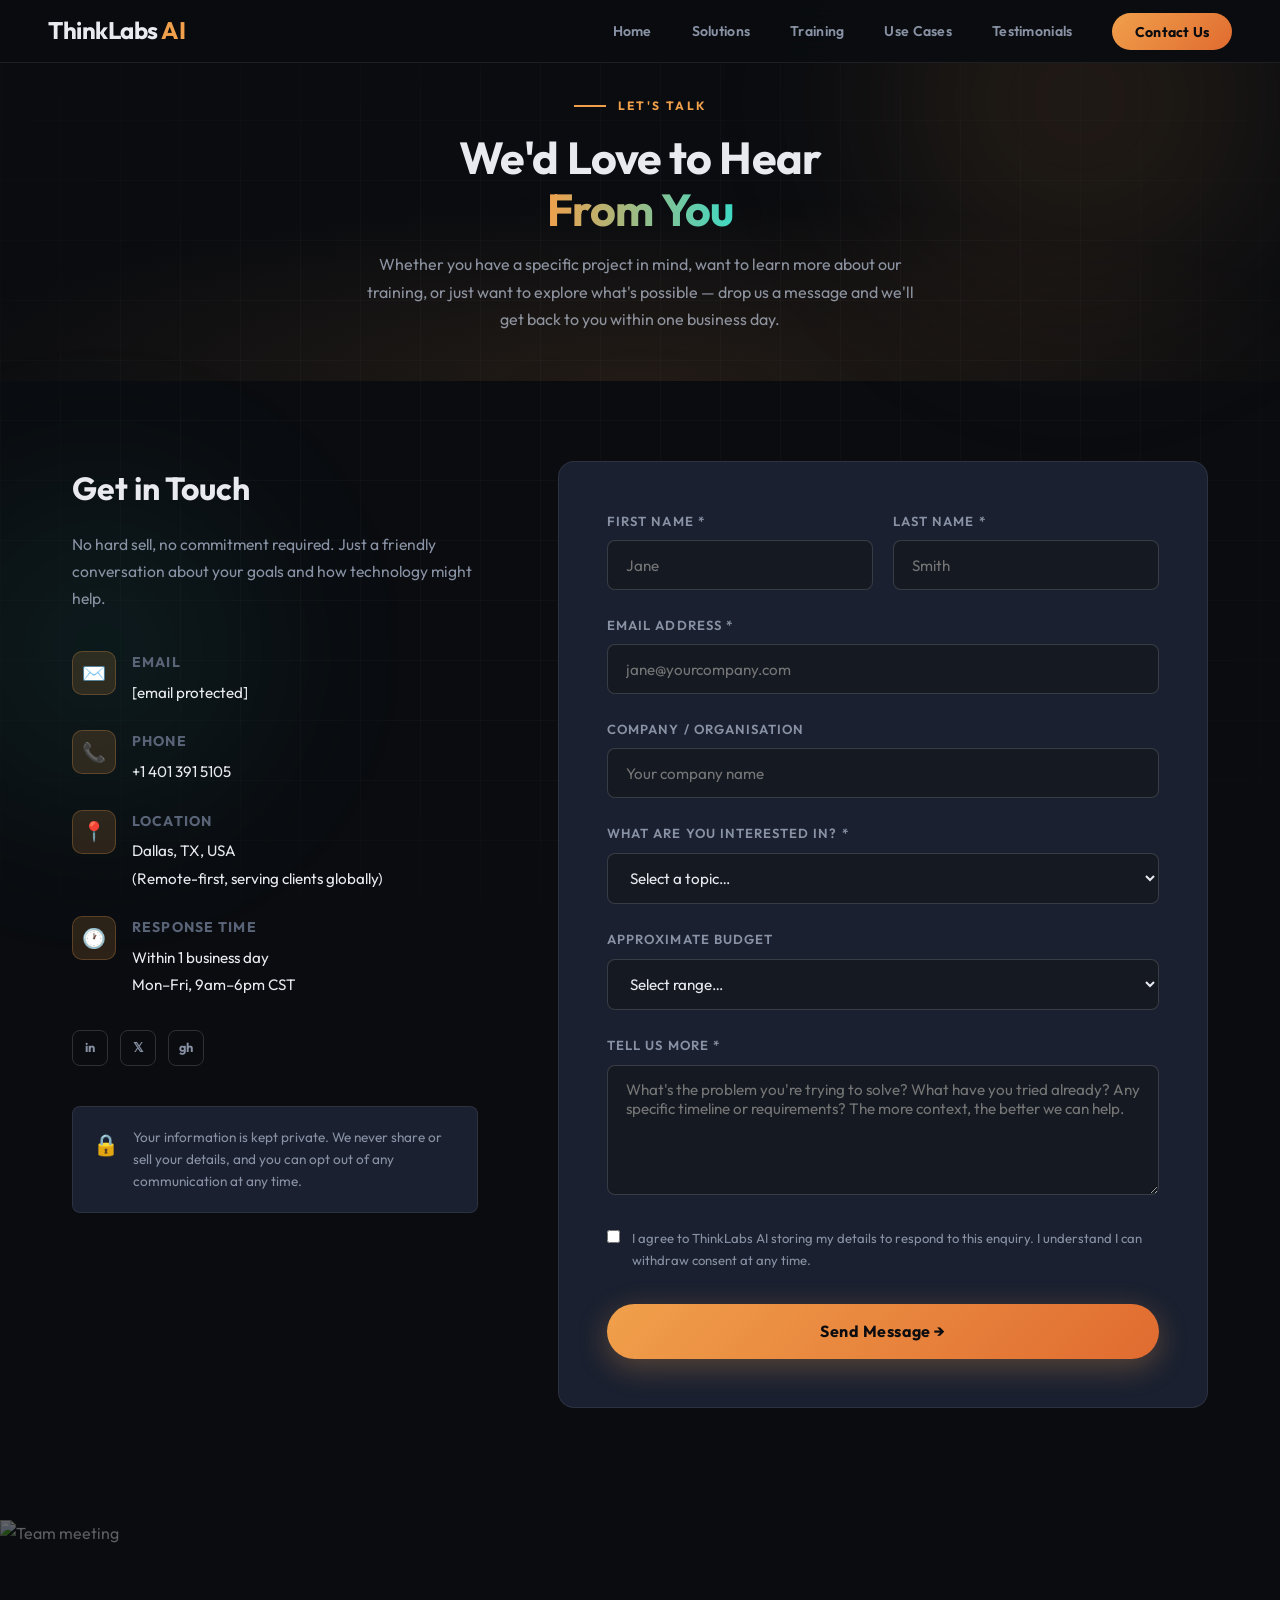
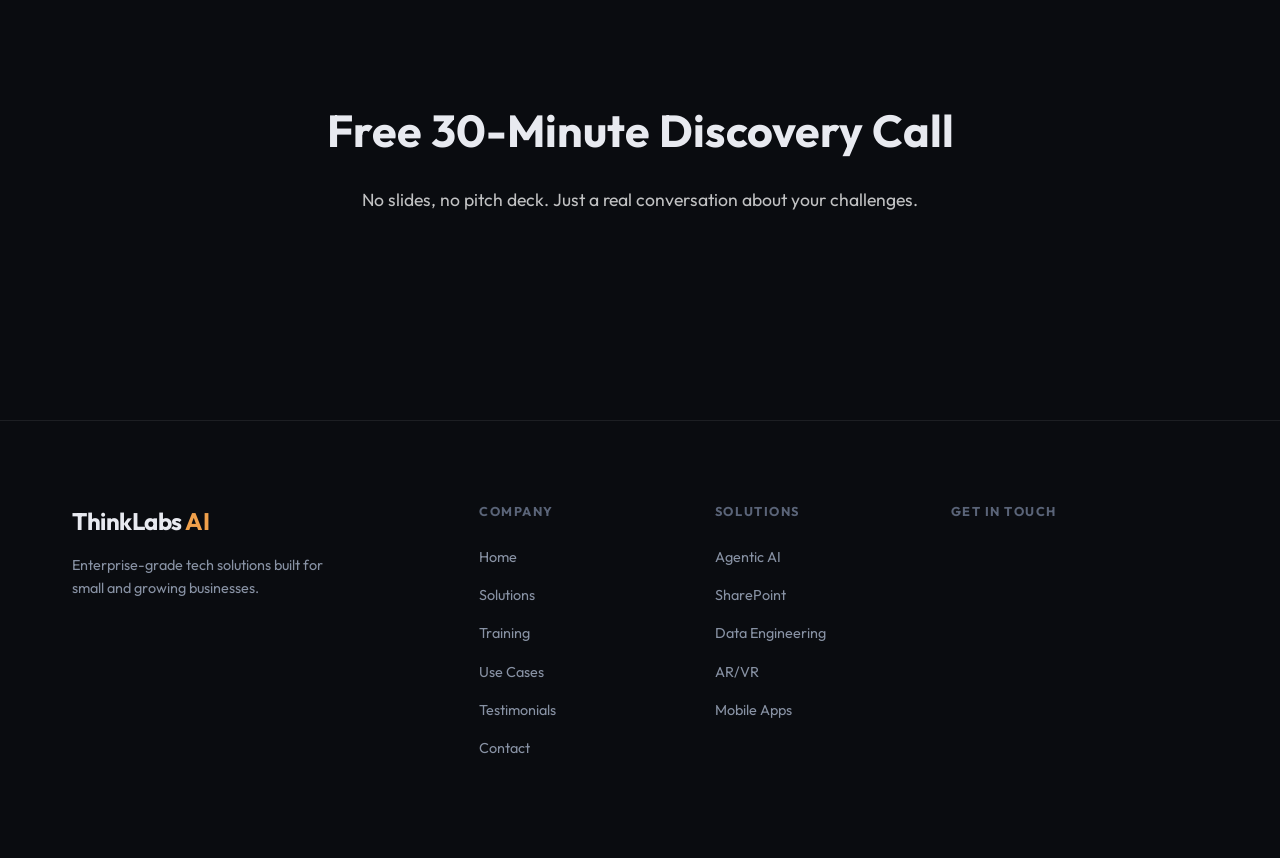
==== contact.html @ 7c7e66cb "Add files via upload" ====
<!DOCTYPE html>
<html lang="en">
<head>
  <meta charset="UTF-8" />
  <meta name="viewport" content="width=device-width, initial-scale=1.0" />
  <title>Contact — ThinkLabs AI</title>
  <link rel="stylesheet" href="style.css" />
  
  
  <link rel="preconnect" href="https://fonts.googleapis.com">
  <link rel="preconnect" href="https://fonts.gstatic.com" crossorigin>
  <link href="https://fonts.googleapis.com/css2?family=Outfit:wght@300;400;500;600;700&display=swap" rel="stylesheet">
</head>
<body>

  <nav class="nav scrolled" id="mainNav">
    <a href="index.html" class="nav-logo">ThinkLabs <span>AI</span></a>
    <button class="hamburger" id="hamburger" aria-label="Menu">
      <span></span><span></span><span></span>
    </button>
    <ul class="nav-links" id="navLinks">
      <li><a href="index.html">Home</a></li>
      <li><a href="services.html">Solutions</a></li>
      <li><a href="training.html">Training</a></li>
      <li><a href="usecases.html">Use Cases</a></li>
      <li><a href="testimonials.html">Testimonials</a></li>
      <li><a href="contact.html" class="active nav-cta">Contact Us</a></li>
    </ul>
  </nav>

  <!-- PAGE HERO -->
  <section class="page-hero">
    <div class="hero-bg">
      <div class="orb orb-1"></div>
      <div class="orb orb-2"></div>
      <div class="grid-overlay"></div>
    </div>
    <div class="section-label reveal">Let's Talk</div>
    <h1 class="page-hero-title reveal delay-1">
      We'd Love to Hear<br/><span class="gradient-text">From You</span>
    </h1>
    <p class="page-hero-subtitle reveal delay-2">
      Whether you have a specific project in mind, want to learn more about our training, or just want to explore what's possible — drop us a message and we'll get back to you within one business day.
    </p>
  </section>

  <!-- CONTACT SECTION -->
  <section class="contact-section">
    <div class="container">
      <div class="contact-grid">

        <!-- LEFT: INFO -->
        <div class="contact-info reveal">
          <h2>Get in Touch</h2>
          <p>No hard sell, no commitment required. Just a friendly conversation about your goals and how technology might help.</p>

          <div class="contact-detail">
            <div class="contact-detail-icon">✉️</div>
            <div>
              <strong>Email</strong>
              <span><a href="/cdn-cgi/l/email-protection" class="__cf_email__" data-cfemail="0b5f63626560676a69783b3b324b6c666a626725686466">[email&#160;protected]</a></span>
            </div>
          </div>
          <div class="contact-detail">
            <div class="contact-detail-icon">📞</div>
            <div>
              <strong>Phone</strong>
              <span>+1 401 391 5105</span>
            </div>
          </div>
          <div class="contact-detail">
            <div class="contact-detail-icon">📍</div>
            <div>
              <strong>Location</strong>
              <span>Dallas, TX, USA<br/>(Remote-first, serving clients globally)</span>
            </div>
          </div>
          <div class="contact-detail">
            <div class="contact-detail-icon">🕐</div>
            <div>
              <strong>Response Time</strong>
              <span>Within 1 business day<br/>Mon–Fri, 9am–6pm CST</span>
            </div>
          </div>

          <div class="social-links contact-social">
            <a href="#" aria-label="LinkedIn">in</a>
            <a href="#" aria-label="Twitter">𝕏</a>
            <a href="#" aria-label="GitHub">gh</a>
          </div>

          <div class="contact-guarantee reveal delay-2">
            <div class="guarantee-icon">🔒</div>
            <p>Your information is kept private. We never share or sell your details, and you can opt out of any communication at any time.</p>
          </div>
        </div>

        <!-- RIGHT: FORM -->
        <div class="reveal delay-2">
          <div class="contact-form">
            <form id="contactForm" novalidate>
              <div class="form-row">
                <div class="form-group">
                  <label for="firstName">First Name *</label>
                  <input type="text" id="firstName" name="firstName" placeholder="Jane" required />
                </div>
                <div class="form-group">
                  <label for="lastName">Last Name *</label>
                  <input type="text" id="lastName" name="lastName" placeholder="Smith" required />
                </div>
              </div>

              <div class="form-group">
                <label for="email">Email Address *</label>
                <input type="email" id="email" name="email" placeholder="jane@yourcompany.com" required />
              </div>

              <div class="form-group">
                <label for="company">Company / Organisation</label>
                <input type="text" id="company" name="company" placeholder="Your company name" />
              </div>

              <div class="form-group">
                <label for="interest">What are you interested in? *</label>
                <select id="interest" name="interest" required>
                  <option value="" disabled selected>Select a topic…</option>
                  <optgroup label="Services">
                    <option value="ai">Agentic AI Solutions</option>
                    <option value="sharepoint">SharePoint Migration</option>
                    <option value="data">Data Engineering</option>
                    <option value="arvr">AR/VR + AI</option>
                    <option value="mobile">Mobile App Development</option>
                  </optgroup>
                  <optgroup label="Training">
                    <option value="training-business">AI for Business Leaders</option>
                    <option value="training-agents">Building AI Agents</option>
                    <option value="training-dev">Developer Fundamentals</option>
                    <option value="training-corporate">Corporate / Team Training</option>
                  </optgroup>
                  <option value="other">Something else</option>
                </select>
              </div>

              <div class="form-group">
                <label for="budget">Approximate Budget</label>
                <select id="budget" name="budget">
                  <option value="" disabled selected>Select range…</option>
                  <option value="<5k">Under $5,000</option>
                  <option value="5-15k">$5,000 – $15,000</option>
                  <option value="15-50k">$15,000 – $50,000</option>
                  <option value="50k+">$50,000+</option>
                  <option value="unsure">Not sure yet</option>
                </select>
              </div>

              <div class="form-group">
                <label for="message">Tell us more *</label>
                <textarea id="message" name="message" placeholder="What's the problem you're trying to solve? What have you tried already? Any specific timeline or requirements? The more context, the better we can help." required></textarea>
              </div>

              <div class="form-consent-row">
                <input type="checkbox" id="consent" name="consent" required />
                <label for="consent">
                  I agree to ThinkLabs AI storing my details to respond to this enquiry. I understand I can withdraw consent at any time.
                </label>
              </div>

              <button type="submit" class="btn btn-primary btn-lg btn-full form-submit-btn">
                Send Message →
              </button>
            </form>

            <div class="form-success" id="formSuccess">
              <div class="success-icon">✅</div>
              <h3>Message Sent!</h3>
              <p>Thank you for reaching out. We'll get back to you within one business day.</p>
            </div>
          </div>
        </div>

      </div>
    </div>
  </section>

  <!-- MAP / VISUAL -->
  <section class="feature-image-section">
    <div class="feature-img-wrap">
      <img src="https://images.unsplash.com/photo-1552664730-d307ca884978?w=1400&q=80" alt="Team meeting" />
      <div class="feature-img-text">
        <h3>Free 30-Minute Discovery Call</h3>
        <p>No slides, no pitch deck. Just a real conversation about your challenges.</p>
      </div>
    </div>
  </section>

  <!-- FOOTER -->
  <footer class="footer">
    <div class="container">
      <div class="footer-grid">
        <div class="footer-brand">
          <a href="index.html" class="nav-logo">ThinkLabs <span>AI</span></a>
          <p>Enterprise-grade tech solutions built for small and growing businesses.</p>
        </div>
        <div class="footer-links">
          <h4>Company</h4>
          <ul>
            <li><a href="index.html">Home</a></li>
            <li><a href="services.html">Solutions</a></li>
            <li><a href="training.html">Training</a></li>
            <li><a href="usecases.html">Use Cases</a></li>
            <li><a href="testimonials.html">Testimonials</a></li>
            <li><a href="contact.html">Contact</a></li>
          </ul>
        </div>
        <div class="footer-links">
          <h4>Solutions</h4>
          <ul>
            <li><a href="services.html#ai">Agentic AI</a></li>
            <li><a href="services.html#sharepoint">SharePoint</a></li>
            <li><a href="services.html#data">Data Engineering</a></li>
            <li><a href="services.html#arvr">AR/VR</a></li>
            <li><a href="services.html#mobile">Mobile Apps</a></li>
          </ul>
        </div>
        <div class="footer-contact">
          <h4>Get In Touch</h4>
          <p><a href="/cdn-cgi/l/email-protection" class="__cf_email__" data-cfemail="287c4041464344494a5b181811684f45494144
---- style.css ----
/* ============================================
   NEXGEN TECH — GLOBAL STYLES
   Aesthetic: Refined Dark Luxury with Warm Accents
   ============================================ */

:root {
  --bg: #0a0c10;
  --bg-2: #0f1218;
  --bg-3: #151a22;
  --surface: #1a2030;
  --surface-2: #212840;
  --border: rgba(255,255,255,0.08);
  --border-bright: rgba(255,255,255,0.15);
  --text: #e8eaf0;
  --text-muted: #8892a4;
  --text-dim: #5a6478;
  --accent: #f0a04b;
  --accent-2: #e06b30;
  --accent-glow: rgba(240,160,75,0.15);
  --teal: #3dd9c5;
  --teal-glow: rgba(61,217,197,0.12);
  --radius: 16px;
  --radius-sm: 8px;
  --transition: 0.35s cubic-bezier(0.4, 0, 0.2, 1);
  --font-display: 'Outfit', sans-serif;
  --font-body: 'Outfit', sans-serif;
  --max-w: 1200px;
}

*, *::before, *::after { box-sizing: border-box; margin: 0; padding: 0; }

html { scroll-behavior: smooth; }

body {
  background: var(--bg);
  color: var(--text);
  font-family: var(--font-body);
  font-size: 16px;
  line-height: 1.7;
  overflow-x: hidden;
}

img { max-width: 100%; display: block; }
a { color: inherit; text-decoration: none; }
ul { list-style: none; }

.container {
  max-width: var(--max-w);
  margin: 0 auto;
  padding: 0 2rem;
}

.section { padding: 5rem 0; }
.text-center { text-align: center; }

/* ============================================
   TYPOGRAPHY
   ============================================ */

.section-label {
  font-family: var(--font-display);
  font-size: 0.75rem;
  font-weight: 700;
  letter-spacing: 0.2em;
  text-transform: uppercase;
  color: var(--accent);
  margin-bottom: 1rem;
  display: flex;
  align-items: center;
  gap: 0.75rem;
}
.section-label::before {
  content: '';
  display: block;
  width: 2rem;
  height: 2px;
  background: var(--accent);
  flex-shrink: 0;
}

.section-title {
  font-family: var(--font-display);
  font-size: clamp(1.8rem, 3.5vw, 2.8rem);
  font-weight: 700;
  line-height: 1.2;
  margin-bottom: 3.5rem;
  color: var(--text);
}
.section-title em {
  font-style: italic;
  font-weight: 400;
  color: var(--accent);
}

.gradient-text {
  background: linear-gradient(90deg, var(--accent) 0%, var(--teal) 100%);
  -webkit-background-clip: text;
  -webkit-text-fill-color: transparent;
  background-clip: text;
  display: inline;
}

/* ============================================
   BUTTONS
   ============================================ */

.btn {
  display: inline-flex;
  align-items: center;
  gap: 0.5rem;
  padding: 0.85rem 2rem;
  border-radius: 50px;
  font-family: var(--font-display);
  font-size: 0.9rem;
  font-weight: 600;
  letter-spacing: 0.03em;
  cursor: pointer;
  border: none;
  transition: var(--transition);
  position: relative;
  overflow: hidden;
}
.btn::before {
  content: '';
  position: absolute;
  inset: 0;
  background: rgba(255,255,255,0);
  transition: background 0.3s;
}
.btn:hover::before { background: rgba(255,255,255,0.07); }

.btn-primary {
  background: linear-gradient(135deg, var(--accent), var(--accent-2));
  color: #0a0c10;
  font-weight: 700;
  box-shadow: 0 8px 30px rgba(240,160,75,0.3);
}
.btn-primary:hover {
  transform: translateY(-2px);
  box-shadow: 0 12px 40px rgba(240,160,75,0.45);
}

.btn-ghost {
  background: transparent;
  color: var(--text);
  border: 1.5px solid var(--border-bright);
}
.btn-ghost:hover {
  border-color: var(--accent);
  color: var(--accent);
  transform: translateY(-2px);
}

.btn-outline {
  background: transparent;
  color: var(--accent);
  border: 1.5px solid var(--accent);
}
.btn-outline:hover {
  background: var(--accent-glow);
  transform: translateY(-2px);
}

.btn-white {
  background: #fff;
  color: #0a0c10;
  font-weight: 700;
}
.btn-white:hover {
  background: var(--text);
  transform: translateY(-2px);
}

.btn-lg {
  padding: 1.1rem 2.5rem;
  font-size: 1rem;
}

/* ============================================
   NAVIGATION
   ============================================ */

.nav {
  position: fixed;
  top: 0; left: 0; right: 0;
  z-index: 1000;
  display: flex;
  align-items: center;
  justify-content: space-between;
  padding: 0.9rem 3rem;
  transition: var(--transition);
}
.nav.scrolled {
  background: rgba(10,12,16,0.92);
  backdrop-filter: blur(20px);
  border-bottom: 1px solid var(--border);
  padding: 0.65rem 3rem;
}

.nav-logo {
  font-family: var(--font-display);
  font-size: 1.5rem;
  font-weight: 700;
  color: var(--text);
  letter-spacing: -0.02em;
}
.nav-logo span { color: var(--accent); }

.nav-links {
  display: flex;
  align-items: center;
  gap: 2.5rem;
}
.nav-links li a {
  font-family: var(--font-display);
  font-size: 0.88rem;
  font-weight: 600;
  color: var(--text-muted);
  letter-spacing: 0.02em;
  transition: color 0.25s;
}
.nav-links li a:hover,
.nav-links li a.active { color: var(--text); }

.nav-cta {
  background: linear-gradient(135deg, var(--accent), var(--accent-2)) !important;
  color: #0a0c10 !important;
  padding: 0.6rem 1.4rem;
  border-radius: 50px;
  font-weight: 700 !important;
  transition: transform 0.25s, box-shadow 0.25s !important;
}
.nav-cta:hover {
  transform: translateY(-1px);
  box-shadow: 0 6px 20px rgba(240,160,75,0.35);
}

.hamburger {
  display: none;
  flex-direction: column;
  gap: 5px;
  background: none;
  border: none;
  cursor: pointer;
  padding: 0.5rem;
}
.hamburger span {
  display: block;
  width: 24px;
  height: 2px;
  background: var(--text);
  border-radius: 2px;
  transition: var(--transition);
}

/* ============================================
   HERO
   ============================================ */

.hero {
  min-height: auto;
  display: flex;
  align-items: center;
  padding: 6rem 3rem 4rem;
  position: relative;
  overflow: hidden;
  max-width: var(--max-w);
  margin: 0 auto;
  gap: 4rem;
}

.hero-bg {
  position: fixed;
  inset: 0;
  z-index: -1;
  pointer-events: none;
}

.orb {
  position: absolute;
  border-radius: 50%;
  filter: blur(80px);
  opacity: 0.35;
  animation: orbFloat 10s ease-in-out infinite;
}
.orb-1 {
  width: 600px; height: 600px;
  background: radial-gradient(circle, rgba(240,160,75,0.4), transparent 70%);
  top: -200px; right: -100px;
  animation-delay: 0s;
}
.orb-2 {
  width: 500px; height: 500px;
  background: radial-gradient(circle, rgba(61,217,197,0.3), transparent 70%);
  bottom: 0; left: -150px;
  animation-delay: -4s;
}
.orb-3 {
  width: 300px; height: 300px;
  background: radial-gradient(circle, rgba(100,130,230,0.2), transparent 70%);
  top: 50%; left: 40%;
  animation-delay: -7s;
}

@keyframes orbFloat {
  0%, 100% { transform: translate(0, 0) scale(1); }
  33% { transform: translate(30px, -30px) scale(1.05); }
  66% { transform: translate(-20px, 20px) scale(0.95); }
}

.grid-overlay {
  position: absolute;
  inset: 0;
  background-image:
    linear-gradient(rgba(255,255,255,0.025) 1px, transparent 1px),
    linear-gradient(90deg, rgba(255,255,255,0.025) 1px, transparent 1px);
  background-size: 60px 60px;
  mask-image: radial-gradient(ellipse 80% 80% at 50% 50%, black 40%, transparent 100%);
}

.hero-content {
  flex: 1;
  max-width: 600px;
}

.hero-badge {
  display: inline-flex;
  align-items: center;
  gap: 0.5rem;
  background: var(--accent-glow);
  border: 1px solid rgba(240,160,75,0.3);
  color: var(--accent);
  font-size: 0.8rem;
  font-weight: 600;
  letter-spacing: 0.08em;
  text-transform: uppercase;
  padding: 0.45rem 1rem;
  border-radius: 50px;
  margin-bottom: 1.5rem;
}
.hero-badge::before {
  content: '';
  display: block;
  width: 8px; height: 8px;
  border-radius: 50%;
  background: var(--accent);
  animation: pulse 2s infinite;
}

@keyframes pulse {
  0%, 100% { opacity: 1; transform: scale(1); }
  50% { opacity: 0.5; transform: scale(0.85); }
}

.hero-title {
  font-family: var(--font-display);
  font-size: clamp(1.8rem, 3.2vw, 3rem);
  font-weight: 700;
  line-height: 1.18;
  margin-bottom: 1.25rem;
  letter-spacing: -0.02em;
}

.hero-subtitle {
  font-size: 1.1rem;
  color: var(--text-muted);
  line-height: 1.7;
  margin-bottom: 2.5rem;
  max-width: 480px;
}

.hero-actions {
  display: flex;
  gap: 1rem;
  flex-wrap: wrap;
  margin-bottom: 3.5rem;
}

.hero-stats {
  display: flex;
  align-items: center;
  gap: 2rem;
  flex-wrap: wrap;
}
.stat-divider {
  width: 1px; height: 2.5rem;
  background: var(--border-bright);
}
.stat { text-align: left; }
.stat-num {
  font-family: var(--font-display);
  font-size: 2rem;
  font-weight: 700;
  color: var(--text);
}
.stat span { color: var(--accent); font-size: 1.5rem; font-weight: 700; }
.stat p {
  font-size: 0.8rem;
  color: var(--text-muted);
  margin-top: 0.1rem;
}

.hero-visual {
  flex: 0 0 380px;
}

.hero-card {
  position: relative;
  border-radius: 24px;
  overflow: hidden;
  border: 1px solid var(--border-bright);
  box-shadow: 0 30px 80px rgba(0,0,0,0.5);
}
.hero-card img {
  width: 100%;
  height: 460px;
  object-fit: cover;
}
.hero-card-overlay {
  position: absolute;
  bottom: 1.5rem; left: 1.5rem;
  display: flex;
  align-items: center;
  gap: 0.75rem;
  background: rgba(10,12,16,0.85);
  backdrop-filter: blur(10px);
  border: 1px solid var(--border-bright);
  border-radius: 50px;
  padding: 0.6rem 1.2rem;
  font-size: 0.85rem;
  font-weight: 600;
}
.pulse-dot {
  width: 10px; height: 10px;
  border-radius: 50%;
  background: #22c55e;
  animation: pulse 2s infinite;
}

.floating {
  animation: floatCard 6s ease-in-out infinite;
}
@keyframes floatCard {
  0%, 100% { transform: translateY(0); }
  50% { transform: translateY(-16px); }
}

/* ============================================
   INTRO BAND
   ============================================ */

.intro-band {
  background: linear-gradient(135deg, var(--accent), var(--accent-2));
  padding: 1.4rem 0;
  overflow: hidden;
}
.intro-band-text {
  font-family: var(--font-display);
  font-size: 1rem;
  font-weight: 600;
  color: #0a0c10;
  text-align: center;
  letter-spacing: 0.02em;
}
.intro-band-text strong {
  font-weight: 700;
}

/* ============================================
   WHY US
   ============================================ */

.why-us { background: var(--bg-2); }

.why-grid {
  display: grid;
  grid-template-columns: repeat(auto-fit, minmax(250px, 1fr));
  gap: 1.5rem;
}

.why-card {
  background: var(--surface);
  border: 1px solid var(--border);
  border-radius: var(--radius);
  padding: 2rem;
  transition: var(--transition);
  position: relative;
  overflow: hidden;
}
.why-card::before {
  content: '';
  position: absolute;
  top: 0; left: 0; right: 0;
  height: 3px;
  background: linear-gradient(90deg, var(--accent), var(--teal));
  transform: scaleX(0);
  transform-origin: left;
  transition: transform 0.4s ease;
}
.why-card:hover::before { transform: scaleX(1); }
.why-card:hover {
  border-color: var(--border-bright);
  transform: translateY(-4px);
  box-shadow: 0 20px 60px rgba(0,0,0,0.35);
}
.why-icon {
  font-size: 2rem;
  margin-bottom: 1rem;
}
.why-card h3 {
  font-family: var(--font-display);
  font-size: 1.15rem;
  font-weight: 700;
  margin-bottom: 0.75rem;
}
.why-card p { color: var(--text-muted); font-size: 0.95rem; }

/* ============================================
   SERVICES PREVIEW
   ============================================ */

.services-preview { background: var(--bg); }

.services-scroll {
  display: flex;
  flex-direction: column;
  gap: 1rem;
}

.service-pill {
  display: flex;
  align-items: center;
  gap: 1.5rem;
  background: var(--surface);
  border: 1px solid var(--border);
  border-radius: 80px;
  padding: 1.2rem 1.8rem;
  transition: var(--transition);
  cursor: pointer;
}
.service-pill:hover {
  background: var(--surface-2);
  border-color: var(--accent);
  transform: translateX(8px);
}
.pill-icon {
  font-size: 1.6rem;
  flex-shrink: 0;
  width: 48px;
  height: 48px;
  display: flex;
  align-items: center;
  justify-content: center;
  background: var(--accent-glow);
  border-radius: 50%;
}
.service-pill > div { flex: 1; }
.service-pill strong {
  display: block;
  font-family: var(--font-display);
  font-weight: 700;
  font-size: 1rem;
}
.service-pill p {
  font-size: 0.85rem;
  color: var(--text-muted);
  margin: 0;
}
.pill-arrow {
  font-size: 1.2rem;
  color: var(--accent);
  font-weight: 700;
  flex-shrink: 0;
  transition: transform 0.25s;
}
.service-pill:hover .pill-arrow { transform: translateX(4px); }

/* ============================================
   FEATURE IMAGE
   ============================================ */

.feature-image-section {
  position: relative;
  overflow: hidden;
}
.feature-img-wrap {
  position: relative;
  height: 500px;
}
.feature-img-wrap img {
  width: 100%;
  height: 100%;
  object-fit: cover;
  filter: brightness(0.4);
}
.feature-img-text {
  position: absolute;
  inset: 0;
  display: flex;
  flex-direction: column;
  align-items: center;
  justify-content: center;
  text-align: center;
  padding: 2rem;
}
.feature-img-text h3 {
  font-family: var(--font-display);
  font-size: clamp(1.8rem, 3.5vw, 2.8rem);
  font-weight: 700;
  margin-bottom: 1rem;
}
.feature-img-text p {
  color: rgba(255,255,255,0.75);
  font-size: 1.1rem;
  margin-bottom: 2rem;
}

/* ============================================
   TRAINING TEASER
   ============================================ */

.training-teaser { background: var(--bg-2); }
.training-teaser-inner {
  display: grid;
  grid-template-columns: 1fr 1fr;
  gap: 5rem;
  align-items: center;
}
.training-teaser-content .section-label { margin-bottom: 1rem; }
.training-teaser-content h2 {
  font-family: var(--font-display);
  font-size: clamp(1.8rem, 3vw, 2.8rem);
  font-weight: 700;
  line-height: 1.2;
  margin-bottom: 1.25rem;
}
.training-teaser-content p {
  color: var(--text-muted);
  font-size: 1rem;
  margin-bottom: 2rem;
}
.training-teaser-image {
  position: relative;
}
.training-teaser-image img {
  border-radius: var(--radius);
  width: 100%;
  aspect-ratio: 4/3;
  object-fit: cover;
  border: 1px solid var(--border);
  box-shadow: 0 20px 60px rgba(0,0,0,0.4);
}

/* ============================================
   TESTIMONIAL SNIPPET
   ============================================ */

.testimonial-snippet { background: var(--bg); }
.snippet-grid {
  display: grid;
  grid-template-columns: repeat(auto-fit, minmax(280px, 1fr));
  gap: 1.5rem;
}
.snippet-card {
  background: var(--surface);
  border: 1px solid var(--border);
  border-radius: var(--radius);
  padding: 2rem;
  transition: var(--transition);
}
.snippet-card:hover {
  border-color: var(--border-bright);
  transform: translateY(-4px);
  box-shadow: 0 15px 45px rgba(0,0,0,0.3);
}
.stars {
  color: var(--accent);
  font-size: 0.95rem;
  letter-spacing: 0.1em;
  margin-bottom: 1rem;
}
.snippet-card > p {
  font-size: 0.95rem;
  color: var(--text-muted);
  font-style: italic;
  line-height: 1.7;
  margin-bottom: 1.5rem;
}
.snippet-author {
  display: flex;
  align-items: center;
  gap: 0.85rem;
}
.author-avatar {
  width: 40px; height: 40px;
  border-radius: 50%;
  display: flex;
  align-items: center;
  justify-content: center;
  font-weight: 700;
  color: #0a0c10;
  font-size: 0.95rem;
  flex-shrink: 0;
}
.snippet-author strong {
  display: block;
  font-size: 0.9rem;
  font-weight: 700;
}
.snippet-author span {
  font-size: 0.78rem;
  color: var(--text-dim);
}

/* ============================================
   CTA BANNER
   ============================================ */

.cta-banner {
  background: linear-gradient(135deg, #1a2030, #212840);
  border-top: 1px solid var(--border);
  border-bottom: 1px solid var(--border);
  padding: 6rem 0;
}
.cta-banner-inner {
  text-align: center;
  max-width: 600px;
  margin: 0 auto;
}
.cta-banner-inner h2 {
  font-family: var(--font-display);
  font-size: clamp(1.8rem, 3vw, 2.8rem);
  font-weight: 700;
  margin-bottom: 1rem;
}
.cta-banner-inner p {
  color: var(--text-muted);
  font-size: 1.1rem;
  margin-bottom: 2rem;
}

/* ============================================
   FOOTER
   ============================================ */

.footer {
  background: var(--bg);
  border-top: 1px solid var(--border);
  padding: 5rem 0 2rem;
}
.footer-grid {
  display: grid;
  grid-template-columns: 2fr 1fr 1fr 1.5fr;
  gap: 4rem;
  margin-bottom: 4rem;
}
.footer-brand p {
  color: var(--text-muted);
  font-size: 0.9rem;
  margin-top: 0.75rem;
  max-width: 260px;
  line-height: 1.6;
}
.footer-links h4, .footer-contact h4 {
  font-family: var(--font-display);
  font-size: 0.8rem;
  font-weight: 700;
  text-transform: uppercase;
  letter-spacing: 0.12em;
  color: var(--text-dim);
  margin-bottom: 1.25rem;
}
.footer-links ul { display: flex; flex-direction: column; gap: 0.7rem; }
.footer-links li a {
  font-size: 0.9rem;
  color: var(--text-muted);
  transition: color 0.2s;
}
.footer-links li a:hover { color: var(--accent); }
.footer-contact p {
  font-size: 0.9rem;
  color: var(--text-muted);
  margin-bottom: 0.5rem;
}
.social-links {
  display: flex;
  gap: 0.75rem;
  margin-top: 1.25rem;
}
.social-links a {
  width: 36px; height: 36px;
  border: 1px solid var(--border-bright);
  border-radius: 8px;
  display: flex;
  align-items: center;
  justify-content: center;
  font-size: 0.8rem;
  font-weight: 700;
  color: var(--text-muted);
  transition: var(--transition);
}
.social-links a:hover {
  border-color: var(--accent);
  color: var(--accent);
  background: var(--accent-glow);
}
.footer-bottom {
  border-top: 1px solid var(--border);
  padding-top: 2rem;
  text-align: center;
}
.footer-bottom p {
  font-size: 0.85rem;
  color: var(--text-dim);
}

/* ============================================
   PAGE HERO (inner pages)
   ============================================ */

.page-hero {
  padding: 6rem 2rem 3rem;
  text-align: center;
  position: relative;
  overflow: hidden;
}
.page-hero::before {
  content: '';
  position: absolute;
  inset: 0;
  background: radial-gradient(ellipse 60% 50% at 50% 100%, rgba(240,160,75,0.1), transparent);
}
.page-hero .section-label { justify-content: center; }
.page-hero-title {
  font-family: var(--font-display);
  font-size: clamp(1.8rem, 3.5vw, 2.8rem);
  font-weight: 700;
  line-height: 1.15;
  max-width: 700px;
  margin: 0 auto 1rem;
  letter-spacing: -0.02em;
}
.page-hero-subtitle {
  font-size: 1rem;
  color: var(--text-muted);
  max-width: 560px;
  margin: 0 auto;
  line-height: 1.7;
}

/* ============================================
   SERVICES PAGE
   ============================================ */

.services-grid {
  display: grid;
  grid-template-columns: repeat(auto-fit, minmax(340px, 1fr));
  gap: 2rem;
  padding: 5rem 0;
}

.service-card {
  background: var(--surface);
  border: 1px solid var(--border);
  border-radius: var(--radius);
  overflow: hidden;
  transition: var(--transition);
}
.service-card:hover {
  border-color: var(--border-bright);
  transform: translateY(-6px);
  box-shadow: 0 25px 70px rgba(0,0,0,0.4);
}
.service-card-image {
  position: relative;
  height: 220px;
  overflow: hidden;
}
.service-card-image img {
  width: 100%;
  height: 100%;
  object-fit: cover;
  transition: transform 0.6s ease;
}
.service-card:hover .service-card-image img {
  transform: scale(1.05);
}
.service-card-badge {
  position: absolute;
  top: 1rem; left: 1rem;
  background: rgba(10,12,16,0.85);
  backdrop-filter: blur(10px);
  border: 1px solid var(--border-bright);
  border-radius: 50px;
  padding: 0.35rem 0.9rem;
  font-size: 0.75rem;
  font-weight: 600;
  font-family: var(--font-display);
  color: var(--accent);
  letter-spacing: 0.05em;
}
.service-card-body {
  padding: 2rem;
}
.service-card-icon {
  font-size: 2rem;
  margin-bottom: 0.75rem;
}
.service-card-body h3 {
  font-family: var(--font-display);
  font-size: 1.25rem;
  font-weight: 700;
  margin-bottom: 0.75rem;
}
.service-card-body p {
  font-size: 0.93rem;
  color: var(--text-muted);
  line-height: 1.7;
  margin-bottom: 1.5rem;
}
.service-features {
  display: flex;
  flex-wrap: wrap;
  gap: 0.5rem;
}
.feature-tag {
  background: var(--bg-3);
  border: 1px solid var(--border);
  border-radius: 50px;
  padding: 0.3rem 0.85rem;
  font-size: 0.78rem;
  font-weight: 500;
  color: var(--text-muted);
}

/* ============================================
   TRAINING PAGE
   ============================================ */

.training-grid {
  display: grid;
  grid-template-columns: repeat(auto-fit, minmax(320px, 1fr));
  gap: 2rem;
  padding: 5rem 0;
}

.training-card {
  background: var(--surface);
  border: 1px solid var(--border);
  border-radius: var(--radius);
  padding: 2.5rem;
  transition: var(--transition);
  position: relative;
  overflow: hidden;
}
.training-card::after {
  content: '';
  position: absolute;
  bottom: 0; left: 0; right: 0;
  height: 3px;
  background: linear-gradient(90deg, var(--accent), var(--teal));
  transform: scaleX(0);
  transform-origin: left;
  transition: transform 0.5s ease;
}
.training-card:hover::after { transform: scaleX(1); }
.training-card:hover {
  border-color: var(--border-bright);
  transform: translateY(-5px);
  box-shadow: 0 20px 60px rgba(0,0,0,0.35);
}
.training-card.featured {
  border-color: rgba(240,160,75,0.3);
  background: linear-gradient(160deg, var(--surface), rgba(240,160,75,0.05));
}
.training-badge {
  display: inline-block;
  background: var(--accent);
  color: #0a0c10;
  font-size: 0.7rem;
  font-weight: 700;
  letter-spacing: 0.1em;
  text-transform: uppercase;
  padding: 0.3rem 0.8rem;
  border-radius: 50px;
  margin-bottom: 1.25rem;
  font-family: var(--font-display);
}
.training-card .level-badge {
  background: var(--teal-glow);
  color: var(--teal);
  border: 1px solid rgba(61,217,197,0.3);
}
.training-icon { font-size: 2.5rem; margin-bottom: 1rem; }
.training-card h3 {
  font-family: var(--font-display);
  font-size: 1.3rem;
  font-weight: 700;
  margin-bottom: 0.75rem;
  line-height: 1.3;
}
.training-card p {
  font-size: 0.93rem;
  color: var(--text-muted);
  line-height: 1.7;
  margin-bottom: 1.5rem;
}
.training-meta {
  display: flex;
  gap: 1rem;
  flex-wrap: wrap;
  margin-bottom: 1.5rem;
}
.meta-item {
  display: flex;
  align-items: center;
  gap: 0.4rem;
  font-size: 0.82rem;
  color: var(--text-dim);
  font-weight: 500;
}

/* ============================================
   TESTIMONIALS PAGE
   ============================================ */

.testimonials-grid {
  display: grid;
  grid-template-columns: repeat(auto-fit, minmax(320px, 1fr));
  gap: 2rem;
  padding: 5rem 0;
}

.testimonial-card {
  background: var(--surface);
  border: 1px solid var(--border);
  border-radius: var(--radius);
  padding: 2.5rem;
  transition: var(--transition);
  position: relative;
}
.testimonial-card::before {
  content: '"';
  position: absolute;
  top: -0.5rem; left: 1.5rem;
  font-family: Georgia, serif;
  font-size: 6rem;
  color: var(--accent);
  opacity: 0.2;
  line-height: 1;
}
.testimonial-card:hover {
  border-color: var(--border-bright);
  transform: translateY(-4px);
  box-shadow: 0 15px 50px rgba(0,0,0,0.35);
}
.testimonial-card .stars {
  margin-bottom: 1rem;
}
.testimonial-card blockquote {
  font-size: 0.98rem;
  color: var(--text-muted);
  font-style: italic;
  line-height: 1.8;
  margin-bottom: 1.75rem;
}
.testimonial-author {
  display: flex;
  align-items: center;
  gap: 1rem;
}
.author-img {
  width: 48px; height: 48px;
  border-radius: 50%;
  object-fit: cover;
  border: 2px solid var(--border-bright);
  flex-shrink: 0;
}
.author-info strong {
  display: block;
  font-size: 0.95rem;
  font-weight: 700;
}
.author-info span {
  font-size: 0.82rem;
  color: var(--text-dim);
}
.author-avatar-letter {
  width: 48px; height: 48px;
  border-radius: 50%;
  display: flex;
  align-items: center;
  justify-content: center;
  font-weight: 700;
  font-size: 1.1rem;
  color: #0a0c10;
  flex-shrink: 0;
}

/* ============================================
   CONTACT PAGE
   ============================================ */

.contact-section {
  padding: 5rem 0 7rem;
}
.contact-grid {
  display: grid;
  grid-template-columns: 1fr 1.6fr;
  gap: 5rem;
  align-items: start;
}
.contact-info h2 {
  font-family: var(--font-display);
  font-size: 2rem;
  font-weight: 700;
  margin-bottom: 1rem;
}
.contact-info p {
  color: var(--text-muted);
  font-size: 0.98rem;
  margin-bottom: 2.5rem;
  line-height: 1.7;
}
.contact-detail {
  display: flex;
  align-items: flex-start;
  gap: 1rem;
  margin-bottom: 1.5rem;
}
.contact-detail-icon {
  width: 44px; height: 44px;
  background: var(--accent-glow);
  border: 1px solid rgba(240,160,75,0.25);
  border-radius: 10px;
  display: flex;
  align-items: center;
  justify-content: center;
  font-size: 1.2rem;
  flex-shrink: 0;
}
.contact-detail strong {
  display: block;
  font-size: 0.88rem;
  font-weight: 700;
  text-transform: uppercase;
  letter-spacing: 0.08em;
  color: var(--text-dim);
  margin-bottom: 0.25rem;
}
.contact-detail span {
  font-size: 0.95rem;
  color: var(--text);
}

.contact-form {
  background: var(--surface);
  border: 1px solid var(--border);
  border-radius: var(--radius);
  padding: 3rem;
}
.form-row {
  display: grid;
  grid-template-columns: 1fr 1fr;
  gap: 1.25rem;
}
.form-group {
  margin-bottom: 1.5rem;
}
.form-group label {
  display: block;
  font-size: 0.82rem;
  font-weight: 600;
  text-transform: uppercase;
  letter-spacing: 0.08em;
  color: var(--text-muted);
  margin-bottom: 0.5rem;
  font-family: var(--font-display);
}
.form-group input,
.form-group select,
.form-group textarea {
  width: 100%;
  background: var(--bg-3);
  border: 1px solid var(--border-bright);
  border-radius: var(--radius-sm);
  padding: 0.9rem 1.1rem;
  font-family: var(--font-body);
  font-size: 0.95rem;
  color: var(--text);
  transition: border-color 0.25s, box-shadow 0.25s;
  outline: none;
}
.form-group input:focus,
.form-group select:focus,
.form-group textarea:focus {
  border-color: var(--accent);
  box-shadow: 0 0 0 3px var(--accent-glow);
}
.form-group textarea { min-height: 130px; resize: vertical; }
.form-group select option { background: var(--bg-3); }

.form-success {
  display: none;
  text-align: center;
  padding: 3rem;
}
.form-success .success-icon {
  font-size: 3rem;
  margin-bottom: 1rem;
}
.form-success h3 {
  font-family: var(--font-display);
  font-size: 1.5rem;
  font-weight: 700;
  margin-bottom: 0.5rem;
  color: #22c55e;
}
.form-success p { color: var(--text-muted); }

/* ============================================
   ANIMATIONS
   ============================================ */

.reveal {
  opacity: 1;
  transform: none;
}
.js-ready .reveal {
  opacity: 0;
  transform: translateY(24px);
  transition: opacity 0.65s ease, transform 0.65s ease;
}
.js-ready .reveal.visible {
  opacity: 1;
  transform: none;
}
.delay-1 { transition-delay: 0.1s; }
.delay-2 { transition-delay: 0.2s; }
.delay-3 { transition-delay: 0.3s; }
.delay-4 { transition-delay: 0.4s; }
.delay-5 { transition-delay: 0.5s; }

/* ============================================
   RESPONSIVE
   ============================================ */

@media (max-width: 1024px) {
  .hero { flex-direction: column; text-align: center; padding: 8rem 2rem 4rem; }
  .hero-content { max-width: 100%; }
  .hero-subtitle { margin: 0 auto 2.5rem; }
  .hero-actions { justify-content: center; }
  .hero-stats { justify-content: center; }
  .hero-visual { flex: none; width: 100%; max-width: 400px; }
  .training-teaser-inner { grid-template-columns: 1fr; gap: 3rem; }
  .contact-grid { grid-template-columns: 1fr; }
  .footer-grid { grid-template-columns: 1fr 1fr; gap: 3rem; }
}

@media (max-width: 768px) {
  .nav { padding: 1rem 1.5rem; }
  .nav.scrolled { padding: 0.7rem 1.5rem; }
  .nav-links { display: none; flex-direction: column; position: fixed; top: 0; left: 0; right: 0; bottom: 0; background: var(--bg); align-items: center; justify-content: center; gap: 2.5rem; z-index: 999; }
  .nav-links.open { display: flex; }
  .nav-links li a { font-size: 1.2rem; }
  .hamburger { display: flex; z-index: 1001; }
  .hamburger.active span:nth-child(1) { transform: rotate(45deg) translate(5px, 5px); }
  .hamburger.active span:nth-child(2) { opacity: 0; }
  .hamburger.active span:nth-child(3) { transform: rotate(-45deg) translate(5px, -5px); }

  .section { padding: 5rem 0; }
  .form-row { grid-template-columns: 1fr; }
  .footer-grid { grid-template-columns: 1fr; }
  .contact-form { padding: 2rem; }
  .services-grid { grid-template-columns: 1fr; }
}
/* append to style.css */

/* ============================================
   PROCESS STEPS
   ============================================ */

.process-steps {
  display: flex;
  align-items: flex-start;
  gap: 0;
  flex-wrap: wrap;
}
.process-step {
  flex: 1;
  min-width: 200px;
  background: var(--surface);
  border: 1px solid var(--border);
  border-radius: var(--radius);
  padding: 2rem;
  transition: var(--transition);
}
.process-step:hover {
  border-color: var(--accent);
  transform: translateY(-4px);
  box-shadow: 0 15px 40px rgba(0,0,0,0.3);
}
.process-num {
  font-family: var(--font-display);
  font-size: 2.5rem;
  font-weight: 700;
  color: var(--accent);
  opacity: 0.3;
  margin-bottom: 0.75rem;
  line-height: 1;
}
.process-step h3 {
  font-family: var(--font-display);
  font-size: 1.1rem;
  font-weight: 700;
  margin-bottom: 0.6rem;
}
.process-step p {
  font-size: 0.9rem;
  color: var(--text-muted);
  line-height: 1.6;
}
.process-arrow {
  display: flex;
  align-items: center;
  padding: 0 0.5rem;
  font-size: 1.5rem;
  color: var(--accent);
  opacity: 0.5;
  padding-top: 2.5rem;
  flex-shrink: 0;
}

@media (max-width: 768px) {
  .process-steps { flex-direction: column; }
  .process-arrow { transform: rotate(90deg); align-self: center; padding: 0; }
}

/* ============================================
   FEATURED TESTIMONIAL
   ============================================ */

.featured-testimonial {
  max-width: 860px;
  margin: 0 auto;
  text-align: center;
  padding: 3rem 2rem;
  position: relative;
}
.featured-quote {
  font-family: Georgia, serif;
  font-size: 8rem;
  line-height: 0.5;
  color: var(--accent);
  opacity: 0.2;
  margin-bottom: 2rem;
}
.featured-testimonial blockquote {
  font-family: var(--font-display);
  font-size: clamp(1.1rem, 2.5vw, 1.5rem);
  font-weight: 600;
  line-height: 1.6;
  color: var(--text);
  font-style: italic;
  margin-bottom: 2.5rem;
}
.featured-author {
  display: flex;
  align-items: center;
  gap: 1.25rem;
  justify-content: center;
}
.featured-author strong {
  display: block;
  font-size: 1rem;
  font-weight: 700;
}
.featured-author span {
  font-size: 0.85rem;
  color: var(--text-dim);
}

/* ============================================
   FAQ
   ============================================ */

.faq-list {
  max-width: 760px;
  margin: 0 auto;
  display: flex;
  flex-direction: column;
  gap: 0.75rem;
}
.faq-item {
  background: var(--surface);
  border: 1px solid var(--border);
  border-radius: var(--radius-sm);
  overflow: hidden;
  transition: border-color 0.25s;
}
.faq-item.open {
  border-color: var(--accent);
}
.faq-q {
  width: 100%;
  background: none;
  border: none;
  color: var(--text);
  font-family: var(--font-display);
  font-size: 1rem;
  font-weight: 600;
  text-align: left;
  padding: 1.25rem 1.5rem;
  cursor: pointer;
  display: flex;
  justify-content: space-between;
  align-items: center;
  gap: 1rem;
  transition: color 0.25s;
}
.faq-q span {
  flex-shrink: 0;
  font-size: 1.3rem;
  color: var(--accent);
  font-weight: 300;
  transition: transform 0.3s;
}
.faq-item.open .faq-q span {
  transform: rotate(45deg);
}
.faq-a {
  display: none;
  padding: 0 1.5rem 1.25rem;
  font-size: 0.95rem;
  color: var(--text-muted);
  line-height: 1.7;
  border-top: 1px solid var(--border);
  padding-top: 1rem;
}
.faq-item.open .faq-a {
  display: block;
}

/* ============================================
   CONTACT GUARANTEE
   ============================================ */

.contact-guarantee {
  display: flex;
  align-items: flex-start;
  gap: 0.85rem;
  background: var(--surface);
  border: 1px solid var(--border);
  border-radius: var(--radius-sm);
  padding: 1.25rem;
  margin-top: 2.5rem;
}
.guarantee-icon { font-size: 1.3rem; flex-shrink: 0; }
.contact-guarantee p {
  font-size: 0.85rem;
  color: var(--text-muted) !important;
  margin: 0 !important;
  line-height: 1.6;
}

/* ============================================
   UTILITY CLASSES (replaces all inline styles)
   ============================================ */

/* Section background variants */
.section-dark   { background: var(--bg); }
.section-darker { background: var(--bg-2); }

/* Section CTA spacing */
.section-cta { margin-top: 3rem; }
.section-cta-sm { margin-top: 2.5rem; }

/* Avatar colour variants */
.avatar-blue   { background: #dbeafe; }
.avatar-yellow { background: #fef3c7; }
.avatar-green  { background: #d1fae5; }
.avatar-pink   { background: #fce7f3; }
.avatar-purple { background: #ede9fe; }
.avatar-lime   { background: #fef9c3; }
.avatar-red    { background: #fee2e2; }
.avatar-mint   { background: #ecfdf5; }
.avatar-sky    { background: #e0f2fe; }
.avatar-peach  { background: #fdf0e8; }
.avatar-ice    { background: #e8f4fd; }
.avatar-sage   { background: #f0fdf4; }
.avatar-featured {
  background: linear-gradient(135deg, var(--accent), var(--accent-2));
  width: 60px;
  height: 60px;
  font-size: 1.3rem;
}

/* Testimonials page hero stats */
.hero-stats-centered {
  justify-content: center;
  margin-top: 2.5rem;
}

/* Featured author stars */
.featured-stars {
  margin-top: 0.25rem;
  font-size: 0.85rem;
}

/* Training card service features spacing */
.training-features {
  margin-bottom: 1.5rem;
}

/* Contact social links spacing */
.contact-social {
  margin-top: 2rem;
}

/* Consent checkbox row */
.form-consent-row {
  display: flex;
  align-items: flex-start;
  gap: 0.75rem;
  margin-bottom: 2rem;
}
.form-consent-row input[type="checkbox"] {
  width: auto;
  margin-top: 3px;
  flex-shrink: 0;
}
.form-consent-row label {
  font-size: 0.82rem;
  color: var(--text-muted);
  text-transform: none;
  letter-spacing: 0;
  font-weight: 400;
}

/* Full-width submit button */
.btn-full {
  width: 100%;
  justify-content: center;
}

/* ============================================
   MOTTO BLOCK
   ============================================ */

.motto-block {
  max-width: 780px;
  margin: 0 auto;
  text-align: center;
  padding: 2rem 0;
}
.motto-label {
  font-family: var(--font-display);
  font-size: 0.75rem;
  font-weight: 700;
  letter-spacing: 0.2em;
  text-transform: uppercase;
  color: var(--accent);
  margin-bottom: 1.25rem;
}
.motto-heading {
  font-family: var(--font-display);
  font-size: clamp(2rem, 4vw, 3rem);
  font-weight: 700;
  line-height: 1.2;
  margin-bottom: 1.75rem;
}
.motto-body {
  font-size: 1.05rem;
  color: var(--text-muted);
  line-height: 1.8;
  margin-bottom: 1.25rem;
  max-width: 660px;
  margin-left: auto;
  margin-right: auto;
}
.motto-body:last-of-type {
  margin-bottom: 2.5rem;
}

/* ============================================
   MVP BANNER
   ============================================ */

.mvp-banner {
  background: linear-gradient(135deg, var(--surface), var(--surface-2));
  border-top: 1px solid var(--border);
  border-bottom: 1px solid var(--border);
  padding: 3.5rem 0;
}
.mvp-banner-inner {
  display: flex;
  flex-direction: column;
  align-items: center;
  gap: 2.5rem;
}
.mvp-steps {
  display: flex;
  align-items: flex-start;
  gap: 0;
  flex-wrap: wrap;
  justify-content: center;
  width: 100%;
  max-width: 900px;
}
.mvp-step {
  flex: 1;
  min-width: 200px;
  text-align: center;
  padding: 0 1.5rem;
}
.mvp-day {
  display: inline-block;
  font-family: var(--font-display);
  font-size: 0.75rem;
  font-weight: 700;
  letter-spacing: 0.12em;
  text-transform: uppercase;
  color: var(--accent);
  background: var(--accent-glow);
  border: 1px solid rgba(240,160,75,0.25);
  border-radius: 50px;
  padding: 0.3rem 0.9rem;
  margin-bottom: 0.75rem;
}
.mvp-step p {
  font-size: 0.92rem;
  color: var(--text-muted);
  line-height: 1.6;
}
.mvp-arrow {
  font-size: 1.5rem;
  color: var(--accent);
  opacity: 0.4;
  padding-top: 0.5rem;
  flex-shrink: 0;
}
.mvp-cta { text-align: center; }

/* ============================================
   USE CASE BLOCKS
   ============================================ */

.usecase-block {
  margin-bottom: 5rem;
  padding-bottom: 5rem;
  border-bottom: 1px solid var(--border);
}
.usecase-block:last-child {
  border-bottom: none;
  margin-bottom: 0;
  padding-bottom: 0;
}
.usecase-header {
  display: flex;
  align-items: flex-start;
  gap: 1.5rem;
  margin-bottom: 2.5rem;
}
.usecase-icon {
  font-size: 2.5rem;
  width: 64px;
  height: 64px;
  background: var(--accent-glow);
  border: 1px solid rgba(240,160,75,0.2);
  border-radius: var(--radius);
  display: flex;
  align-items: center;
  justify-content: center;
  flex-shrink: 0;
}
.usecase-header h3 {
  font-family: var(--font-display);
  font-size: 1.7rem;
  font-weight: 700;
  margin-bottom: 0.35rem;
}
.usecase-tagline {
  font-size: 0.98rem;
  color: var(--text-muted);
  margin: 0;
}
.usecase-grid {
  display: grid;
  grid-template-columns: repeat(auto-fit, minmax(280px, 1fr));
  gap: 1.5rem;
}
.usecase-card {
  background: var(--surface);
  border: 1px solid var(--border);
  border-radius: var(--radius);
  padding: 1.75rem;
  display: flex;
  flex-direction: column;
  gap: 0.75rem;
  transition: var(--transition);
}
.usecase-card:hover {
  border-color: var(--border-bright);
  transform: translateY(-4px);
  box-shadow: 0 16px 48px rgba(0,0,0,0.35);
}
.usecase-card-top {
  display: flex;
  flex-direction: column;
  gap: 0.5rem;
}
.uc-tag {
  display: inline-block;
  font-size: 0.7rem;
  font-weight: 700;
  letter-spacing: 0.1em;
  text-transform: uppercase;
  font-family: var(--font-display);
  color: var(--teal);
  background: var(--teal-glow);
  border: 1px solid rgba(61,217,197,0.2);
  border-radius: 50px;
  padding: 0.25rem 0.75rem;
  width: fit-content;
}
.usecase-card h4 {
  font-family: var(--font-display);
  font-size: 1.05rem;
  font-weight: 700;
}
.usecase-card p {
  font-size: 0.91rem;
  color: var(--text-muted);
  line-height: 1.7;
  flex: 1;
}
.usecase-outcome {
  margin-top: 0.5rem;
  padding-top: 1rem;
  border-top: 1px solid var(--border);
  display: flex;
  flex-direction: column;
  gap: 0.2rem;
}
.outcome-label {
  font-size: 0.72rem;
  font-weight: 700;
  letter-spacing: 0.08em;
  text-transform: uppercase;
  color: var(--text-dim);
  font-family: var(--font-display);
}
.usecase-outcome span:last-child {
  font-size: 0.88rem;
  color: var(--accent);
  font-weight: 600;
}

/* ============================================
   RAG EXPLAINER
   ============================================ */

.rag-explainer {
  display: grid;
  grid-template-columns: 1fr auto;
  gap: 3rem;
  align-items: center;
  background: var(--surface);
  border: 1px solid var(--border);
  border-radius: var(--radius);
  padding: 2.5rem;
  margin-bottom: 2rem;
}
.rag-explainer-text h4 {
  font-family: var(--font-display);
  font-size: 1.15rem;
  font-weight: 700;
  margin-bottom: 0.75rem;
  color: var(--accent);
}
.rag-explainer-text p {
  font-size: 0.95rem;
  color: var(--text-muted);
  line-height: 1.75;
  margin-bottom: 0.75rem;
}
.rag-explainer-text em { color: var(--text); font-style: normal; font-weight: 600; }
.rag-explainer-diagram {
  display: flex;
  flex-direction: column;
  align-items: center;
  gap: 0.5rem;
  min-width: 200px;
}
.rag-step {
  background: var(--bg-3);
  border: 1px solid var(--border-bright);
  border-radius: var(--radius-sm);
  padding: 0.85rem 1.25rem;
  text-align: center;
  width: 100%;
  display: flex;
  flex-direction: column;
  align-items: center;
  gap: 0.2rem;
}
.rag-step-accent {
  border-color: rgba(240,160,75,0.4);
  background: var(--accent-glow);
}
.rag-step-icon { font-size: 1.3rem; }
.rag-step span {
  font-size: 0.85rem;
  font-weight: 600;
  font-family: var(--font-display);
}
.rag-step small {
  font-size: 0.72rem;
  color: var(--text-dim);
}
.rag-arrow-down {
  font-size: 1.2rem;
  color: var(--accent);
  opacity: 0.5;
}

/* ============================================
   TECH STACK GRID
   ============================================ */

.tech-grid {
  display: flex;
  flex-wrap: wrap;
  gap: 0.75rem;
}
.tech-pill {
  background: var(--surface);
  border: 1px solid var(--border-bright);
  border-radius: 50px;
  padding: 0.55rem 1.25rem;
  font-size: 0.88rem;
  font-weight: 500;
  color: var(--text-muted);
  transition: var(--transition);
}
.tech-pill:hover {
  border-color: var(--accent);
  color: var(--accent);
  background: var(--accent-glow);
}

@media (max-width: 768px) {
  .mvp-steps { flex-direction: column; align-items: center; }
  .mvp-arrow { transform: rotate(90deg); }
  .rag-explainer { grid-template-columns: 1fr; }
  .usecase-header { flex-direction: column; }
}

/* ============================================
   TESTIMONIALS MARQUEE
   ============================================ */

.testimonials-marquee-section { overflow: hidden; padding-bottom: 5rem; }
.testimonials-marquee-section .container { margin-bottom: 3rem; }

.marquee-wrapper {
  overflow: hidden;
  position: relative;
  width: 100%;
  /* Fade edges */
  -webkit-mask-image: linear-gradient(90deg, transparent 0%, black 8%, black 92%, transparent 100%);
  mask-image: linear-gradient(90deg, transparent 0%, black 8%, black 92%, transparent 100%);
}

.marquee-track {
  display: flex;
  gap: 1.5rem;
  width: max-content;
}

.marquee-left {
  animation: scrollLeft 35s linear infinite;
}
.marquee-right {
  animation: scrollRight 40s linear infinite;
}

/* Pause on hover */
.marquee-wrapper:hover .marquee-track {
  animation-play-state: paused;
}

@keyframes scrollLeft {
  0%   { transform: translateX(0); }
  100% { transform: translateX(-50%); }
}
@keyframes scrollRight {
  0%   { transform: translateX(-50%); }
  100% { transform: translateX(0); }
}

.marquee-card {
  background: var(--surface);
  border: 1px solid var(--border);
  border-radius: var(--radius);
  padding: 1.75rem;
  width: 320px;
  flex-shrink: 0;
  display: flex;
  flex-direction: column;
  gap: 0.75rem;
  transition: border-color 0.3s, box-shadow 0.3s;
}
.marquee-card:hover {
  border-color: var(--accent);
  box-shadow: 0 12px 40px rgba(0,0,0,0.35);
}
.marquee-card .stars {
  color: var(--accent);
  font-size: 0.9rem;
  letter-spacing: 0.08em;
}
.marquee-card p {
  font-size: 0.93rem;
  color: var(--text-muted);
  font-style: italic;
  line-height: 1.7;
  flex: 1;
}
.marquee-author {
  display: flex;
  align-items: center;
  gap: 0.75rem;
  padding-top: 0.75rem;
  border-top: 1px solid var(--border);
}
.marquee-author .author-avatar-letter {
  width: 36px;
  height: 36px;
  font-size: 0.85rem;
  flex-shrink: 0;
}
.marquee-author strong {
  display: block;
  font-size: 0.88rem;
  font-weight: 700;
}
.marquee-author span {
  font-size: 0.75rem;
  color: var(--text-dim);
}
.marquee-row-2 { margin-top: 1.5rem; }
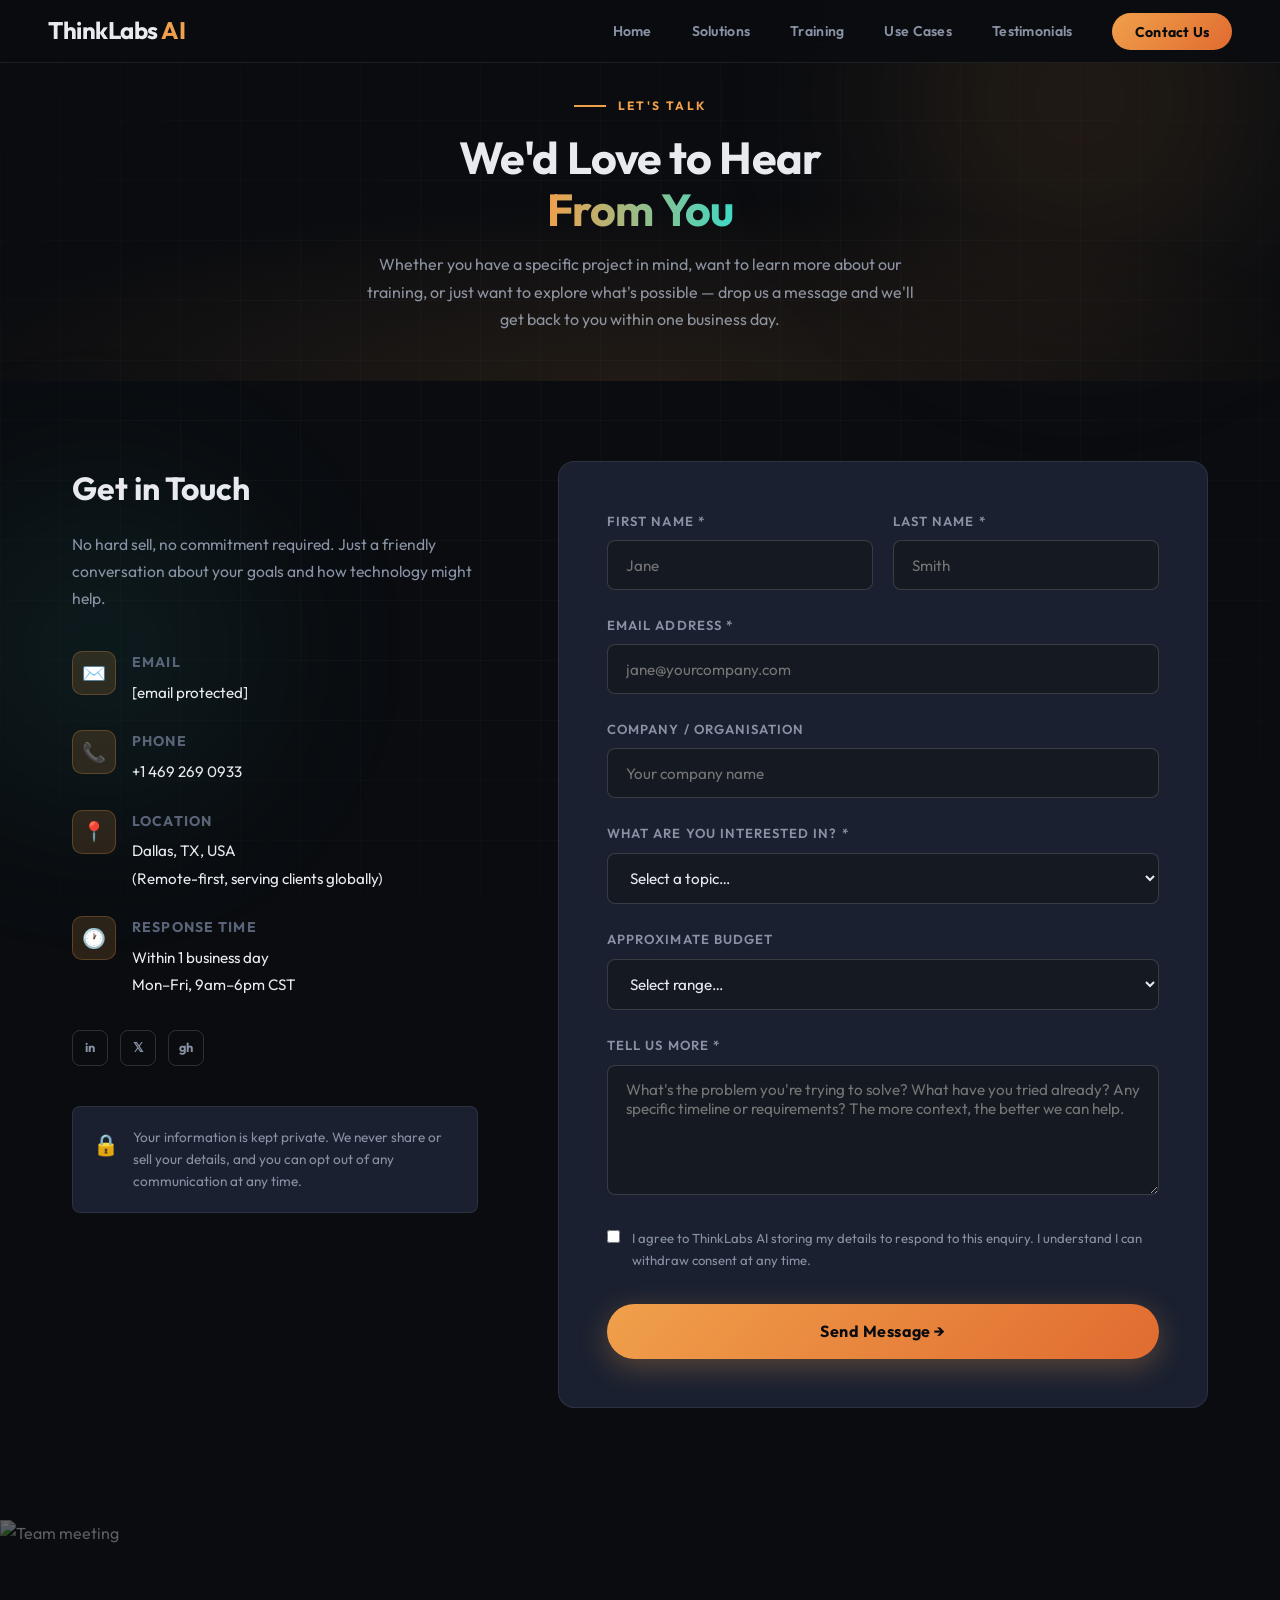
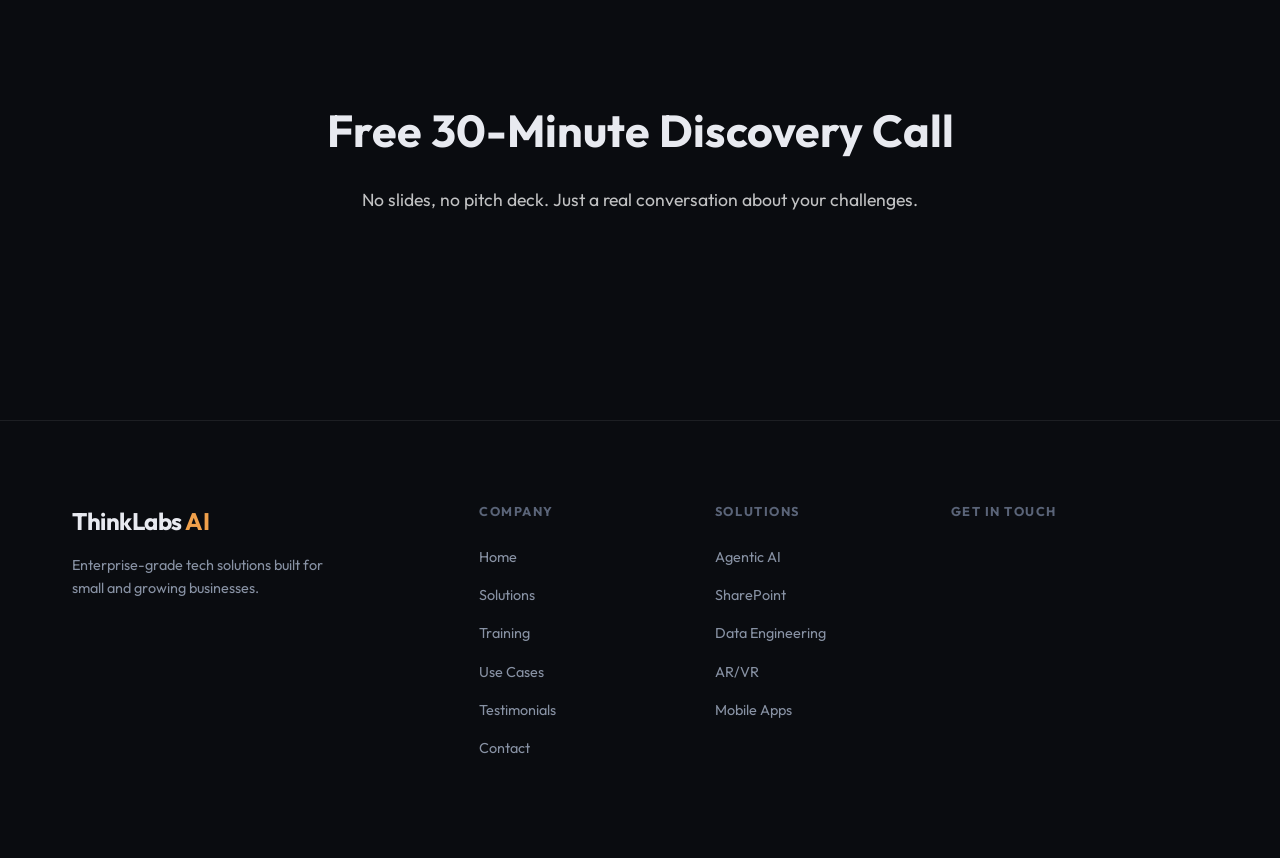
==== commit 1a0dde10: "Update contact phone number" ====
--- a/contact.html
+++ b/contact.html
@@ -65,7 +65,7 @@
             <div class="contact-detail-icon">📞</div>
             <div>
               <strong>Phone</strong>
-              <span>+1 401 391 5105</span>
+              <span>+1 469 269 0933</span>
             </div>
           </div>
           <div class="contact-detail">
@@ -224,4 +224,4 @@
         </div>
         <div class="footer-contact">
           <h4>Get In Touch</h4>
-          <p><a href="/cdn-cgi/l/email-protection" class="__cf_email__" data-cfemail="287c4041464344494a5b181811684f45494144+          <p><a href="/cdn-cgi/l/email-protection" class="__cf_email__" data-cfemail="287c4041464344494a5b181811684f45494144
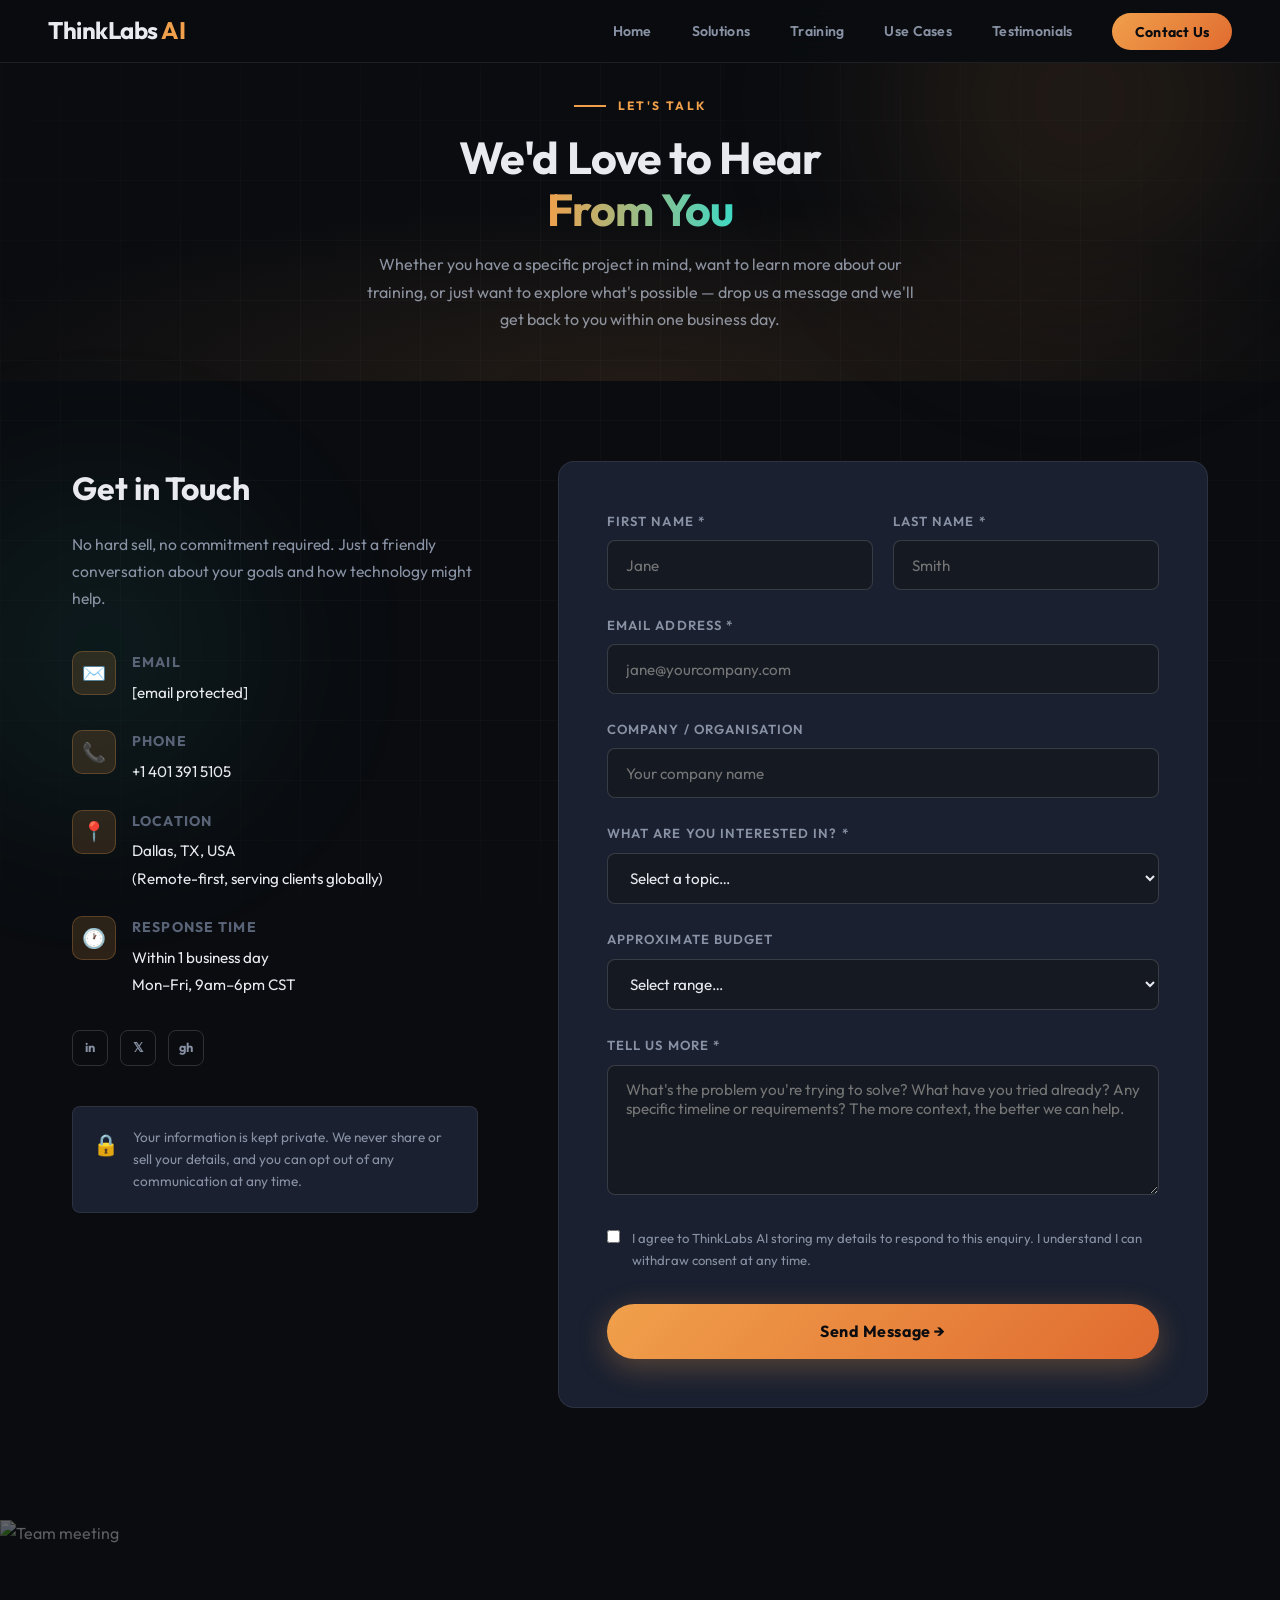
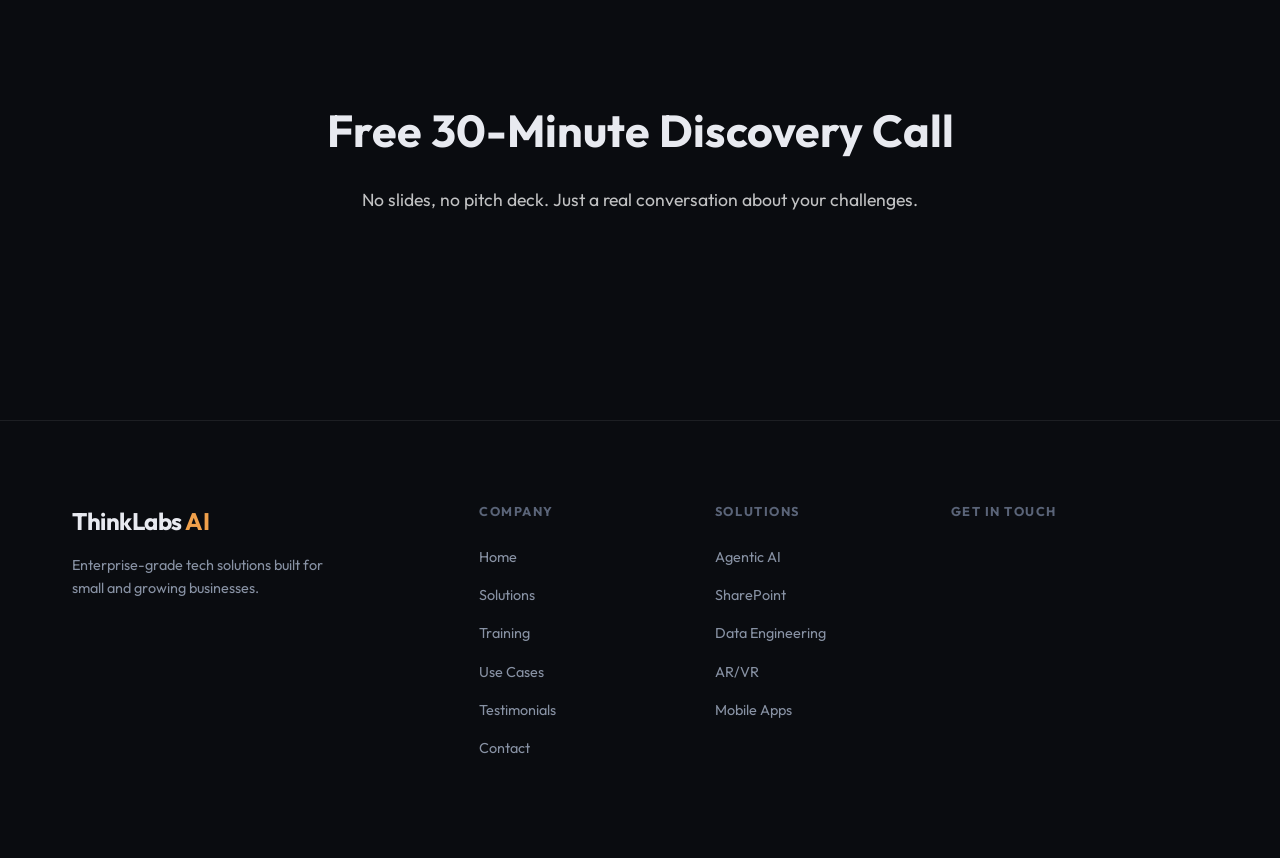
==== commit 23044a27: "Add files via upload" ====
--- a/contact.html
+++ b/contact.html
@@ -65,7 +65,7 @@
             <div class="contact-detail-icon">📞</div>
             <div>
               <strong>Phone</strong>
-              <span>+1 469 269 0933</span>
+              <span>+1 401 391 5105</span>
             </div>
           </div>
           <div class="contact-detail">
@@ -98,7 +98,9 @@
         <!-- RIGHT: FORM -->
         <div class="reveal delay-2">
           <div class="contact-form">
-            <form id="contactForm" novalidate>
+            <form id="contactForm" action="https://formspree.io/f/mgonvygz" method="POST" novalidate>
+              <input type="hidden" name="_replyto" value="Thinklabs009@gmail.com" />
+              <input type="hidden" name="_subject" value="New enquiry from ThinkLabs AI website" />
               <div class="form-row">
                 <div class="form-group">
                   <label for="firstName">First Name *</label>
@@ -224,4 +226,4 @@
         </div>
         <div class="footer-contact">
           <h4>Get In Touch</h4>
-          <p><a href="/cdn-cgi/l/email-protection" class="__cf_email__" data-cfemail="287c4041464344494a5b181811684f45494144
+          <p><a href="/cdn-cgi/l/email-protection" class="__cf_email__" data-cfemail="287c4041464344494a5b181811684f45494144
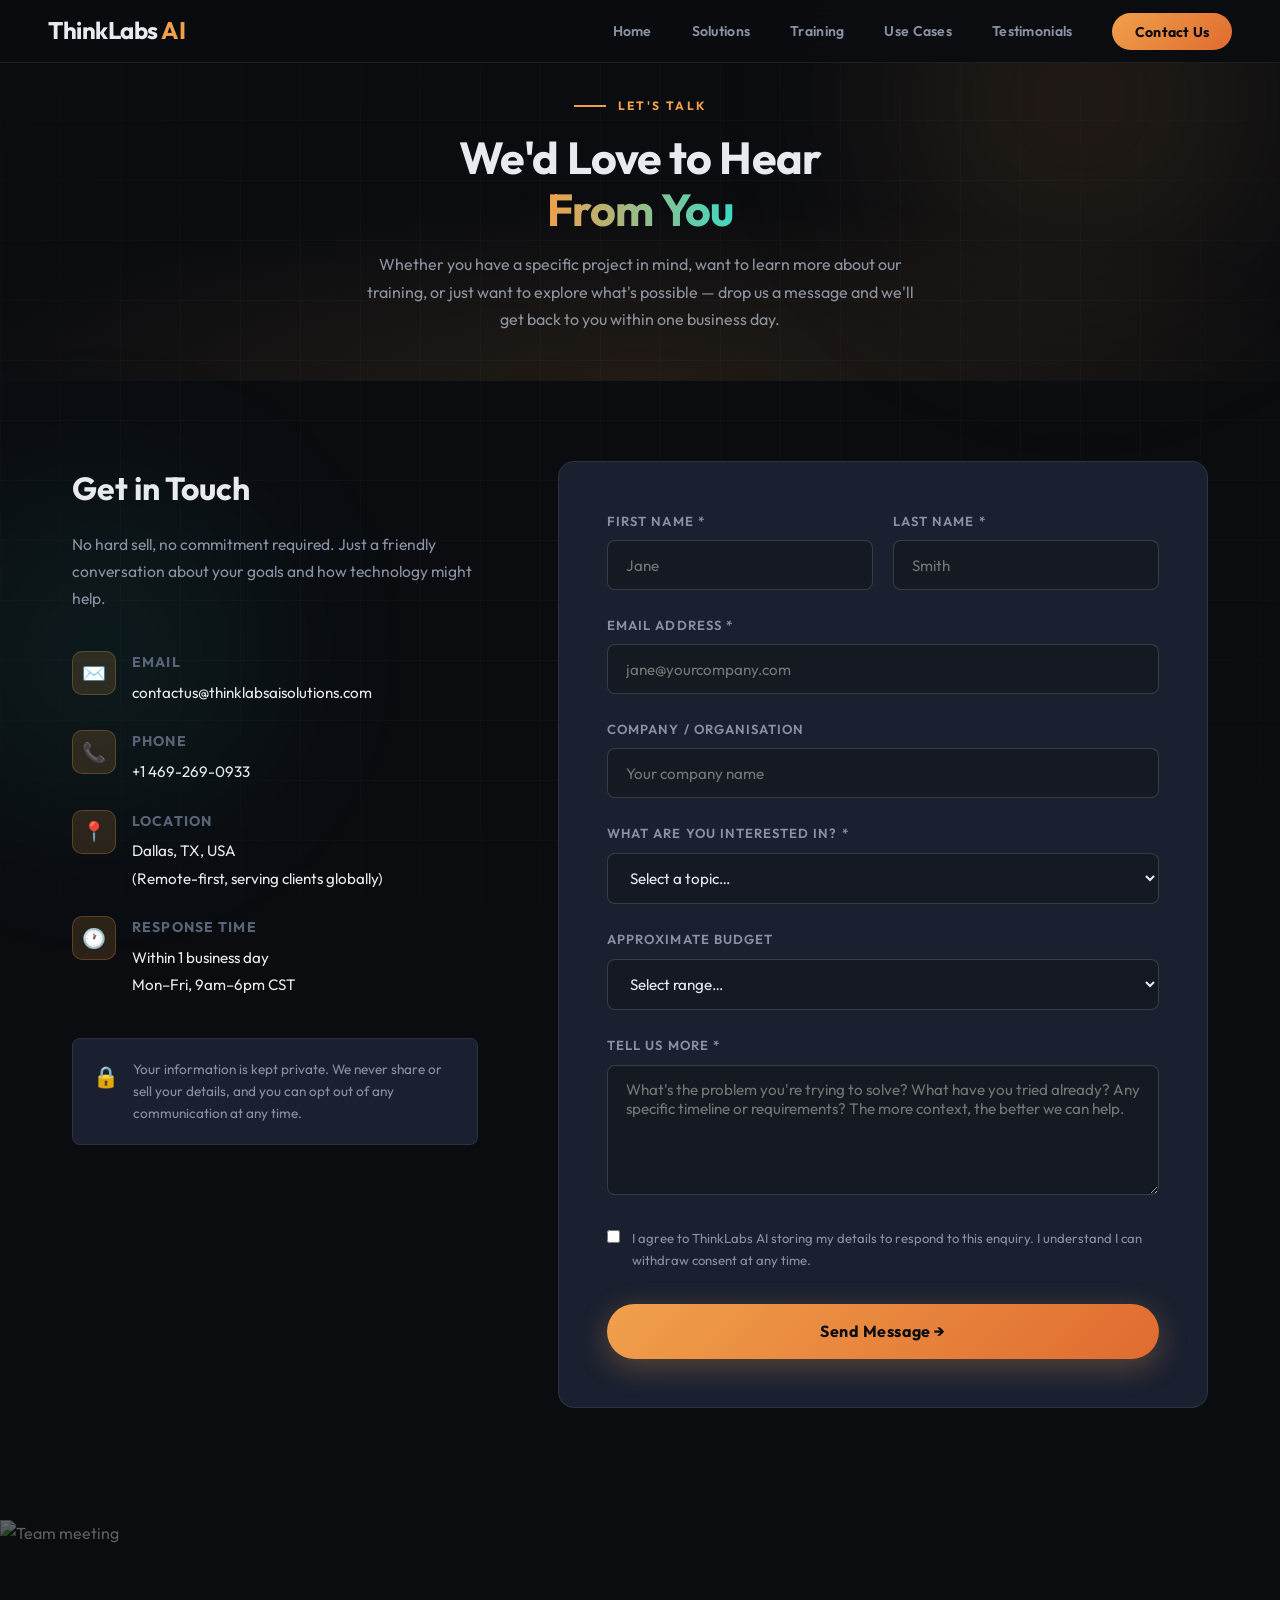
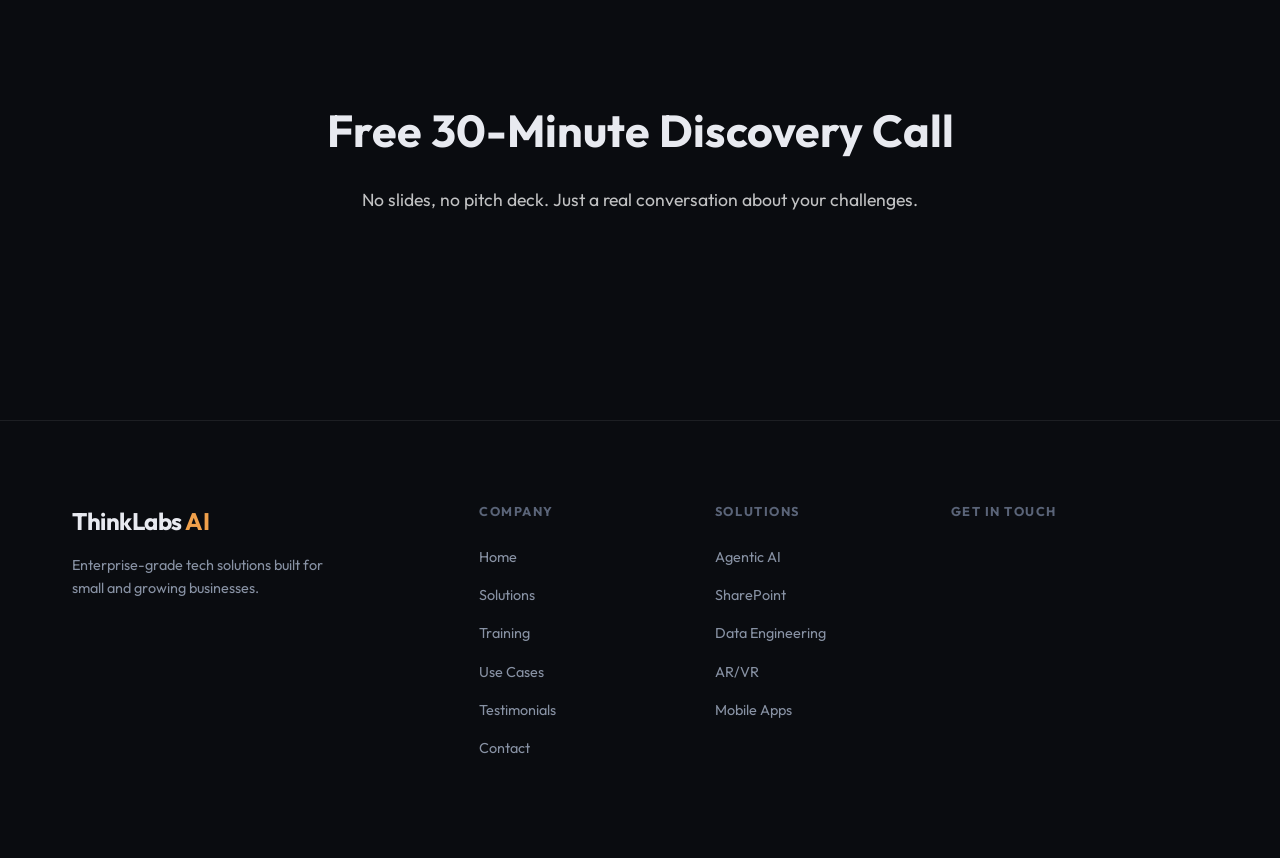
==== commit dab169a1: "Update contact information in contact.html" ====
--- a/contact.html
+++ b/contact.html
@@ -58,14 +58,14 @@
             <div class="contact-detail-icon">✉️</div>
             <div>
               <strong>Email</strong>
-              <span><a href="/cdn-cgi/l/email-protection" class="__cf_email__" data-cfemail="0b5f63626560676a69783b3b324b6c666a626725686466">[email&#160;protected]</a></span>
+              <span><a href="/cdn-cgi/l/email-protection" class="__cf_email__" data-cfemail="0b5f63626560676a69783b3b324b6c666a626725686466">contactus@thinklabsaisolutions.com</a></span>
             </div>
           </div>
           <div class="contact-detail">
             <div class="contact-detail-icon">📞</div>
             <div>
               <strong>Phone</strong>
-              <span>+1 401 391 5105</span>
+              <span>+1 469-269-0933</span>
             </div>
           </div>
           <div class="contact-detail">
@@ -83,11 +83,7 @@
             </div>
           </div>
 
-          <div class="social-links contact-social">
-            <a href="#" aria-label="LinkedIn">in</a>
-            <a href="#" aria-label="Twitter">𝕏</a>
-            <a href="#" aria-label="GitHub">gh</a>
-          </div>
+         
 
           <div class="contact-guarantee reveal delay-2">
             <div class="guarantee-icon">🔒</div>
@@ -226,4 +222,4 @@
         </div>
         <div class="footer-contact">
           <h4>Get In Touch</h4>
-          <p><a href="/cdn-cgi/l/email-protection" class="__cf_email__" data-cfemail="287c4041464344494a5b181811684f45494144+          <p><a href="/cdn-cgi/l/email-protection" class="__cf_email__" data-cfemail="287c4041464344494a5b181811684f45494144
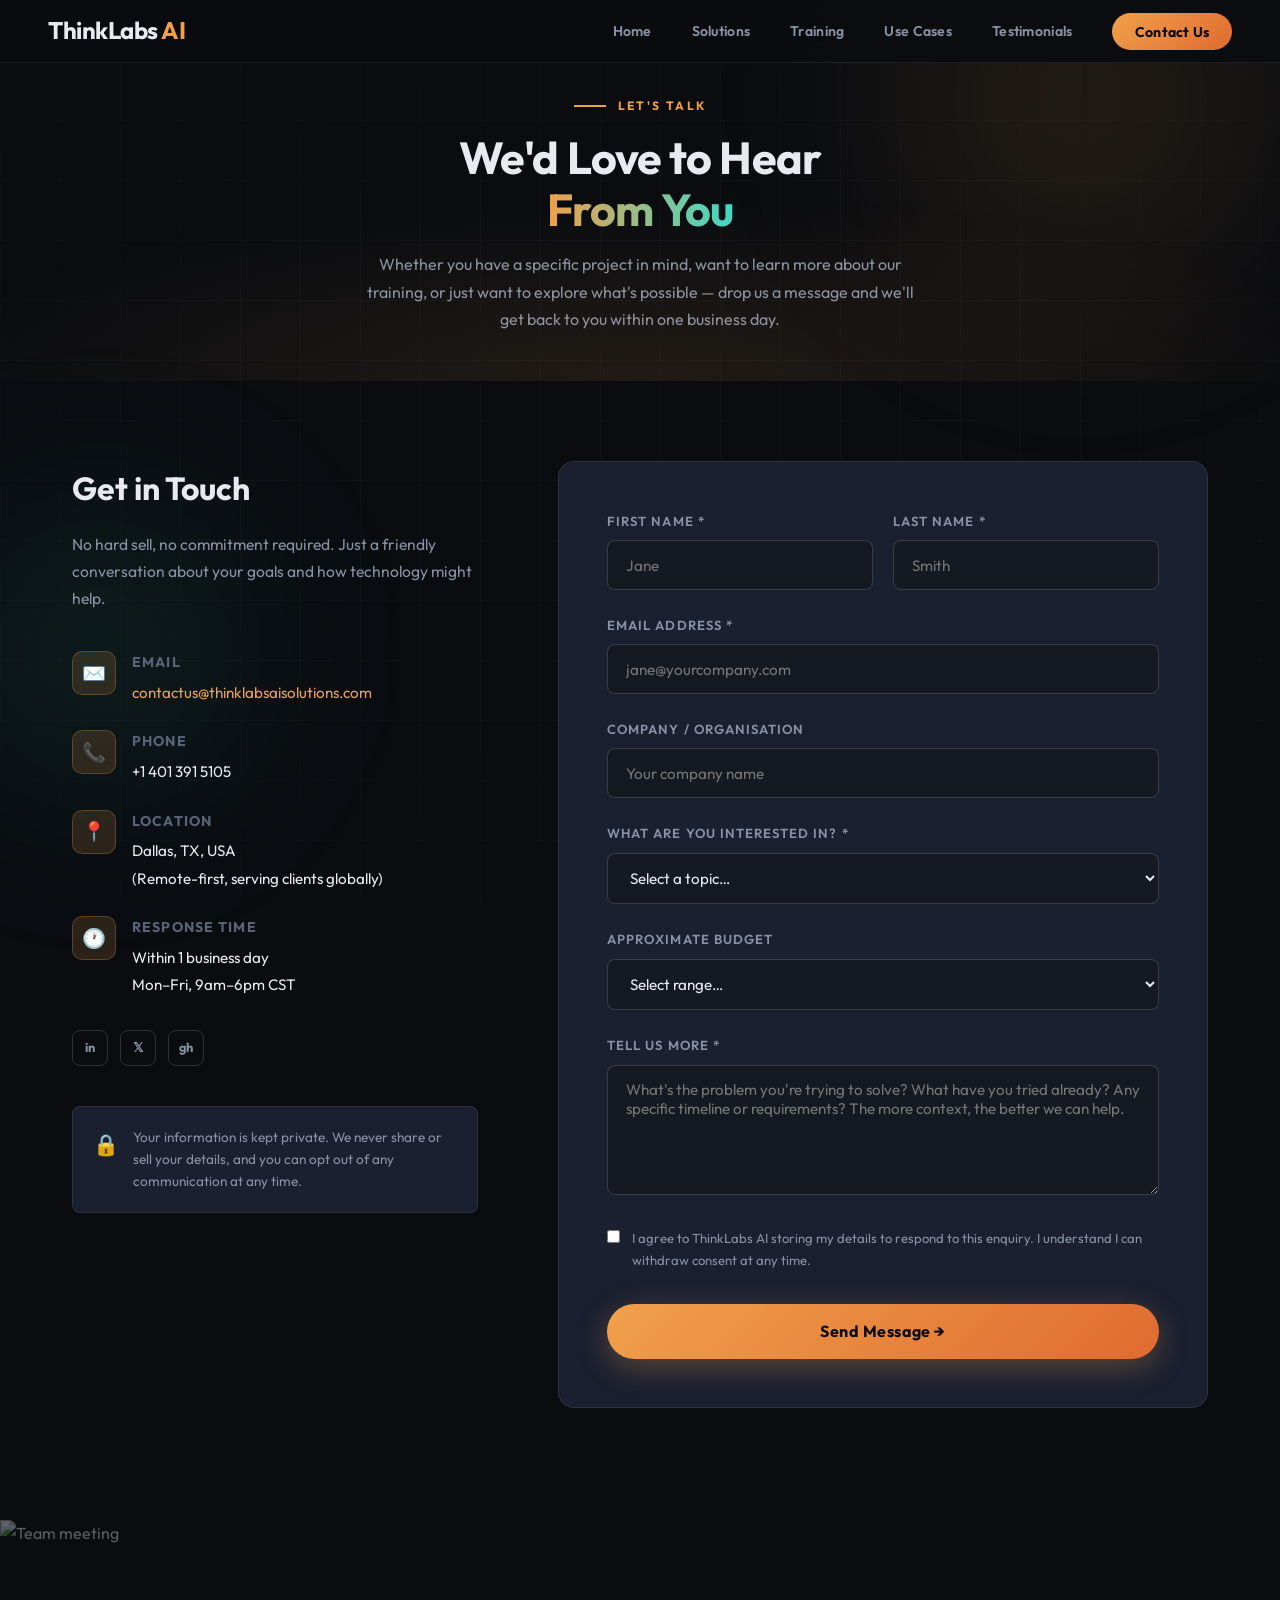
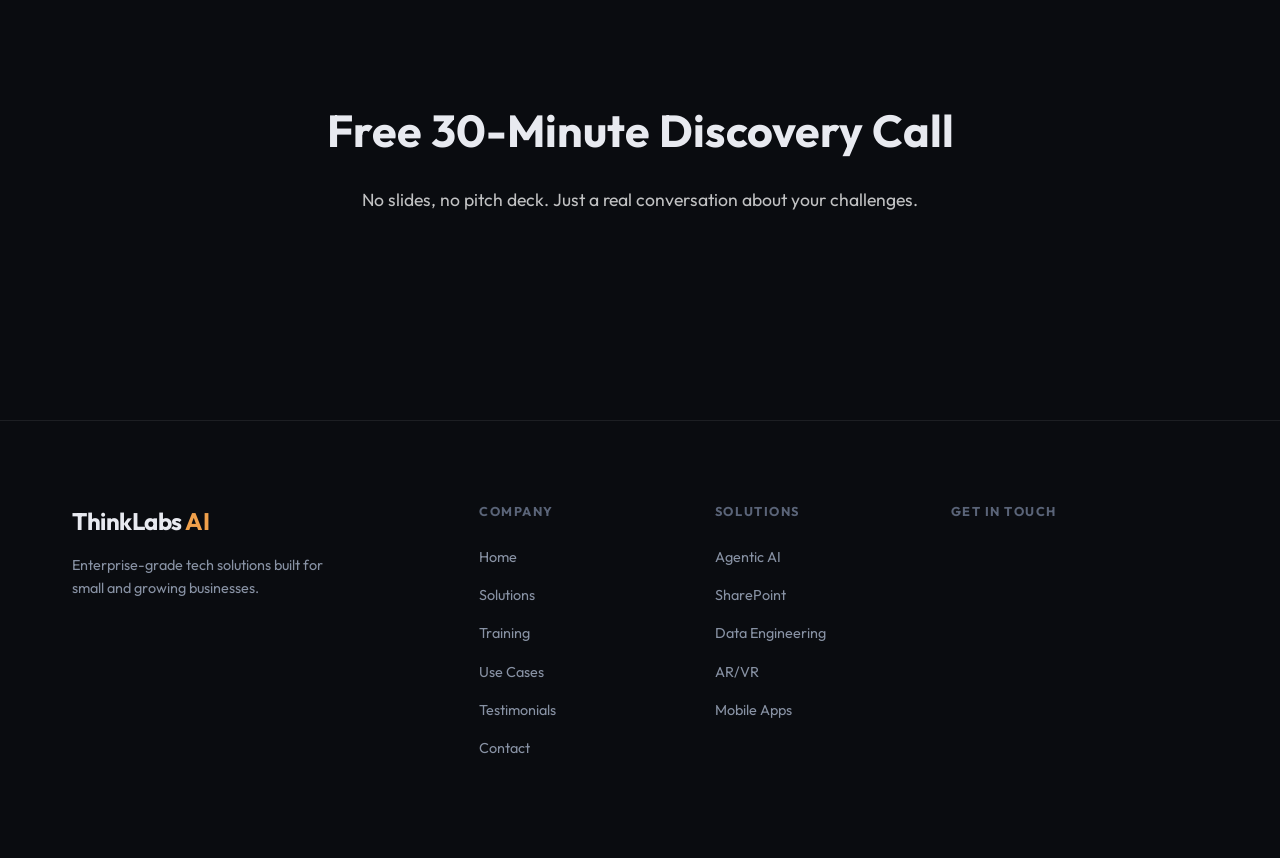
==== commit 1eda915a: "Add files via upload" ====
--- a/contact.html
+++ b/contact.html
@@ -58,14 +58,14 @@
             <div class="contact-detail-icon">✉️</div>
             <div>
               <strong>Email</strong>
-              <span><a href="/cdn-cgi/l/email-protection" class="__cf_email__" data-cfemail="0b5f63626560676a69783b3b324b6c666a626725686466">contactus@thinklabsaisolutions.com</a></span>
+              <span><a href="mailto:contactus@thinklabsaisolutions.com" class="email-link">contactus@thinklabsaisolutions.com</a></span>
             </div>
           </div>
           <div class="contact-detail">
             <div class="contact-detail-icon">📞</div>
             <div>
               <strong>Phone</strong>
-              <span>+1 469-269-0933</span>
+              <span>+1 401 391 5105</span>
             </div>
           </div>
           <div class="contact-detail">
@@ -83,7 +83,11 @@
             </div>
           </div>
 
-         
+          <div class="social-links contact-social">
+            <a href="#" aria-label="LinkedIn">in</a>
+            <a href="#" aria-label="Twitter">𝕏</a>
+            <a href="#" aria-label="GitHub">gh</a>
+          </div>
 
           <div class="contact-guarantee reveal delay-2">
             <div class="guarantee-icon">🔒</div>
@@ -95,7 +99,7 @@
         <div class="reveal delay-2">
           <div class="contact-form">
             <form id="contactForm" action="https://formspree.io/f/mgonvygz" method="POST" novalidate>
-              <input type="hidden" name="_replyto" value="Thinklabs009@gmail.com" />
+              <input type="hidden" name="_replyto" value="contactus@thinklabsaisolutions.com" />
               <input type="hidden" name="_subject" value="New enquiry from ThinkLabs AI website" />
               <div class="form-row">
                 <div class="form-group">
@@ -222,4 +226,4 @@
         </div>
         <div class="footer-contact">
           <h4>Get In Touch</h4>
-          <p><a href="/cdn-cgi/l/email-protection" class="__cf_email__" data-cfemail="287c4041464344494a5b181811684f45494144
+          <p><a href="/cdn-cgi/l/email-protection" class="__cf_email__" data-cfemail="287c4041464344494a5b181811684f45494144
--- a/style.css
+++ b/style.css
@@ -1950,3 +1950,14 @@
   color: var(--text-dim);
 }
 .marquee-row-2 { margin-top: 1.5rem; }
+
+/* Email link */
+.email-link {
+  color: var(--accent);
+  text-decoration: none;
+  transition: opacity 0.2s;
+}
+.email-link:hover {
+  opacity: 0.8;
+  text-decoration: underline;
+}
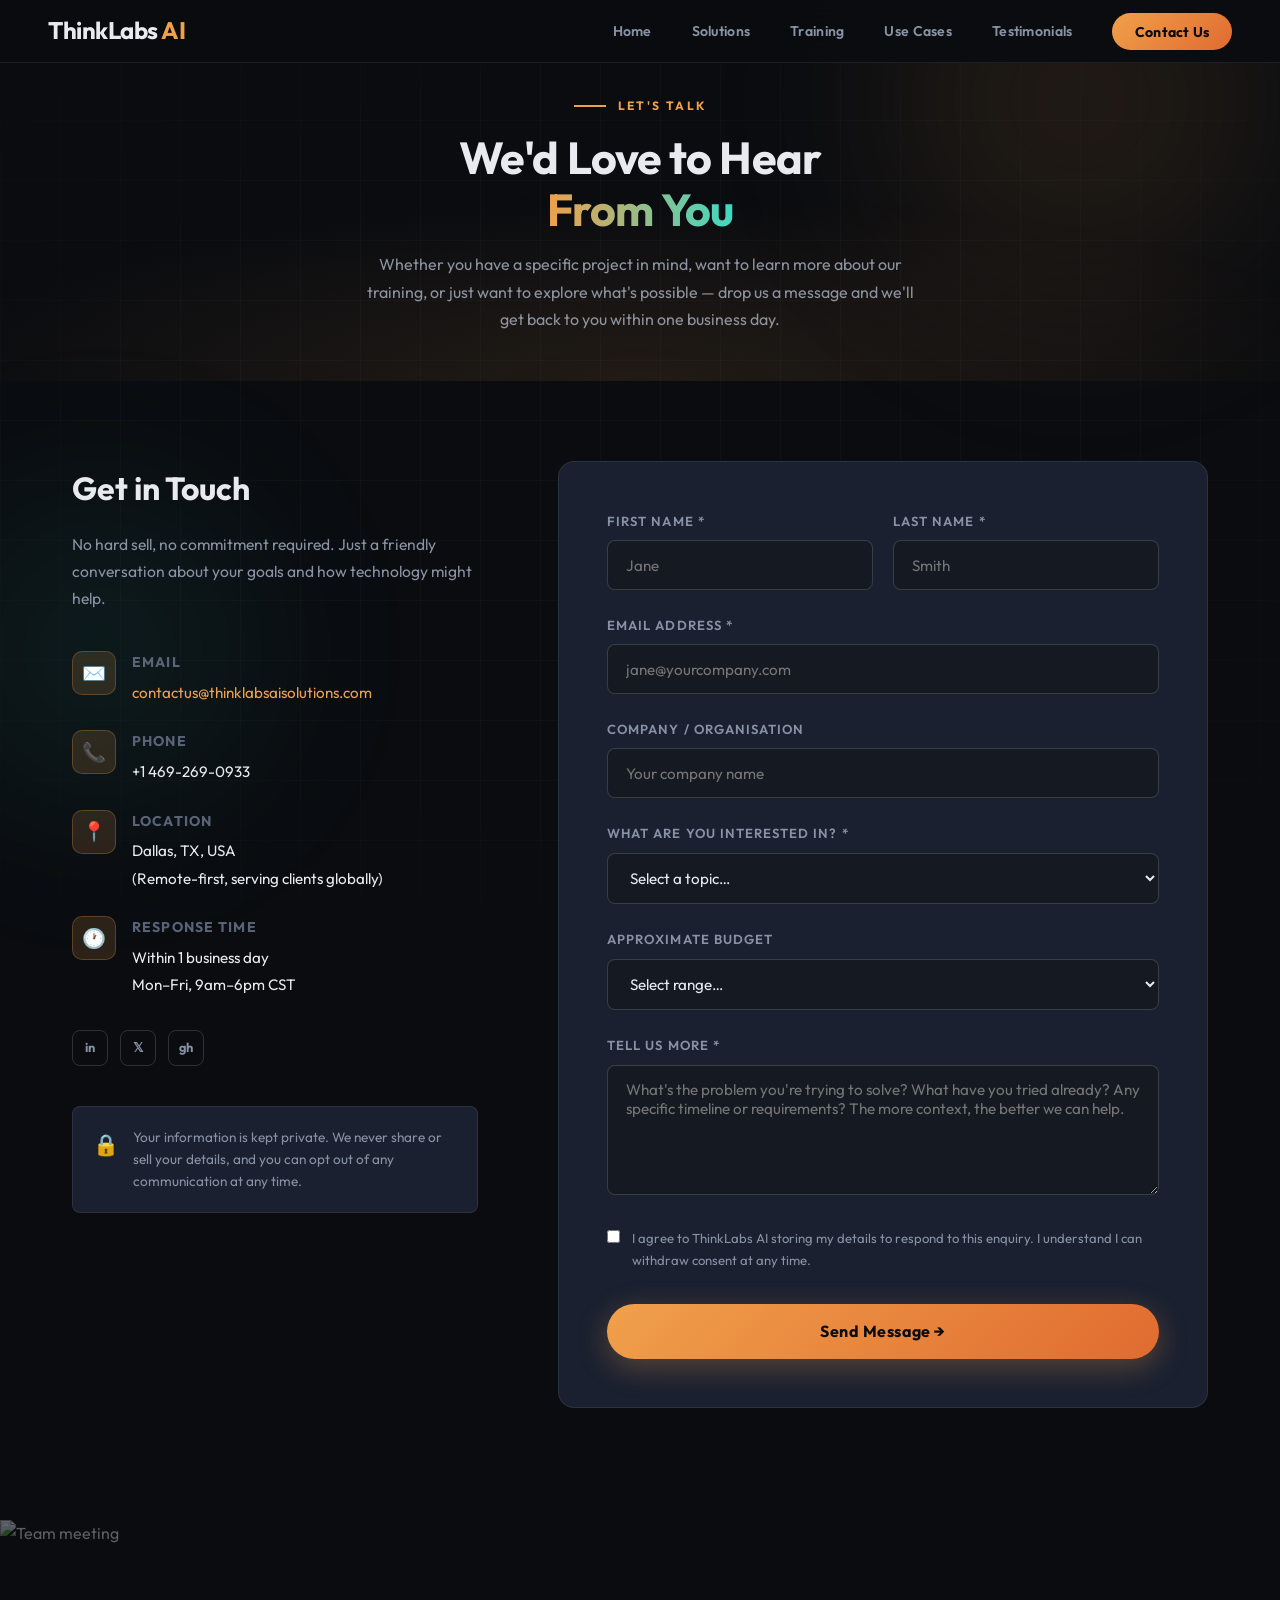
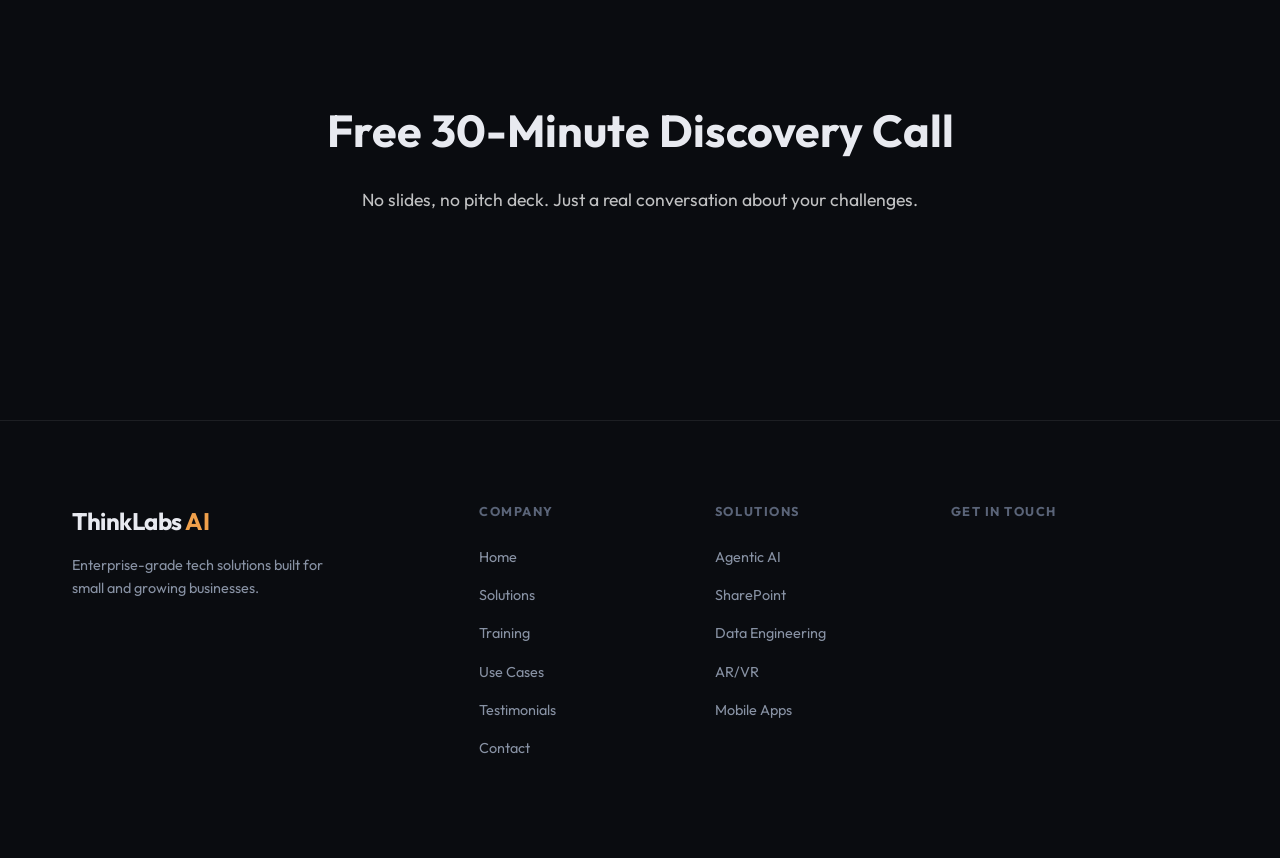
==== commit ebea9dd3: "Update contact phone number" ====
--- a/contact.html
+++ b/contact.html
@@ -65,7 +65,7 @@
             <div class="contact-detail-icon">📞</div>
             <div>
               <strong>Phone</strong>
-              <span>+1 401 391 5105</span>
+              <span>+1 469-269-0933</span>
             </div>
           </div>
           <div class="contact-detail">
@@ -226,4 +226,4 @@
         </div>
         <div class="footer-contact">
           <h4>Get In Touch</h4>
-          <p><a href="/cdn-cgi/l/email-protection" class="__cf_email__" data-cfemail="287c4041464344494a5b181811684f45494144+          <p><a href="/cdn-cgi/l/email-protection" class="__cf_email__" data-cfemail="287c4041464344494a5b181811684f45494144
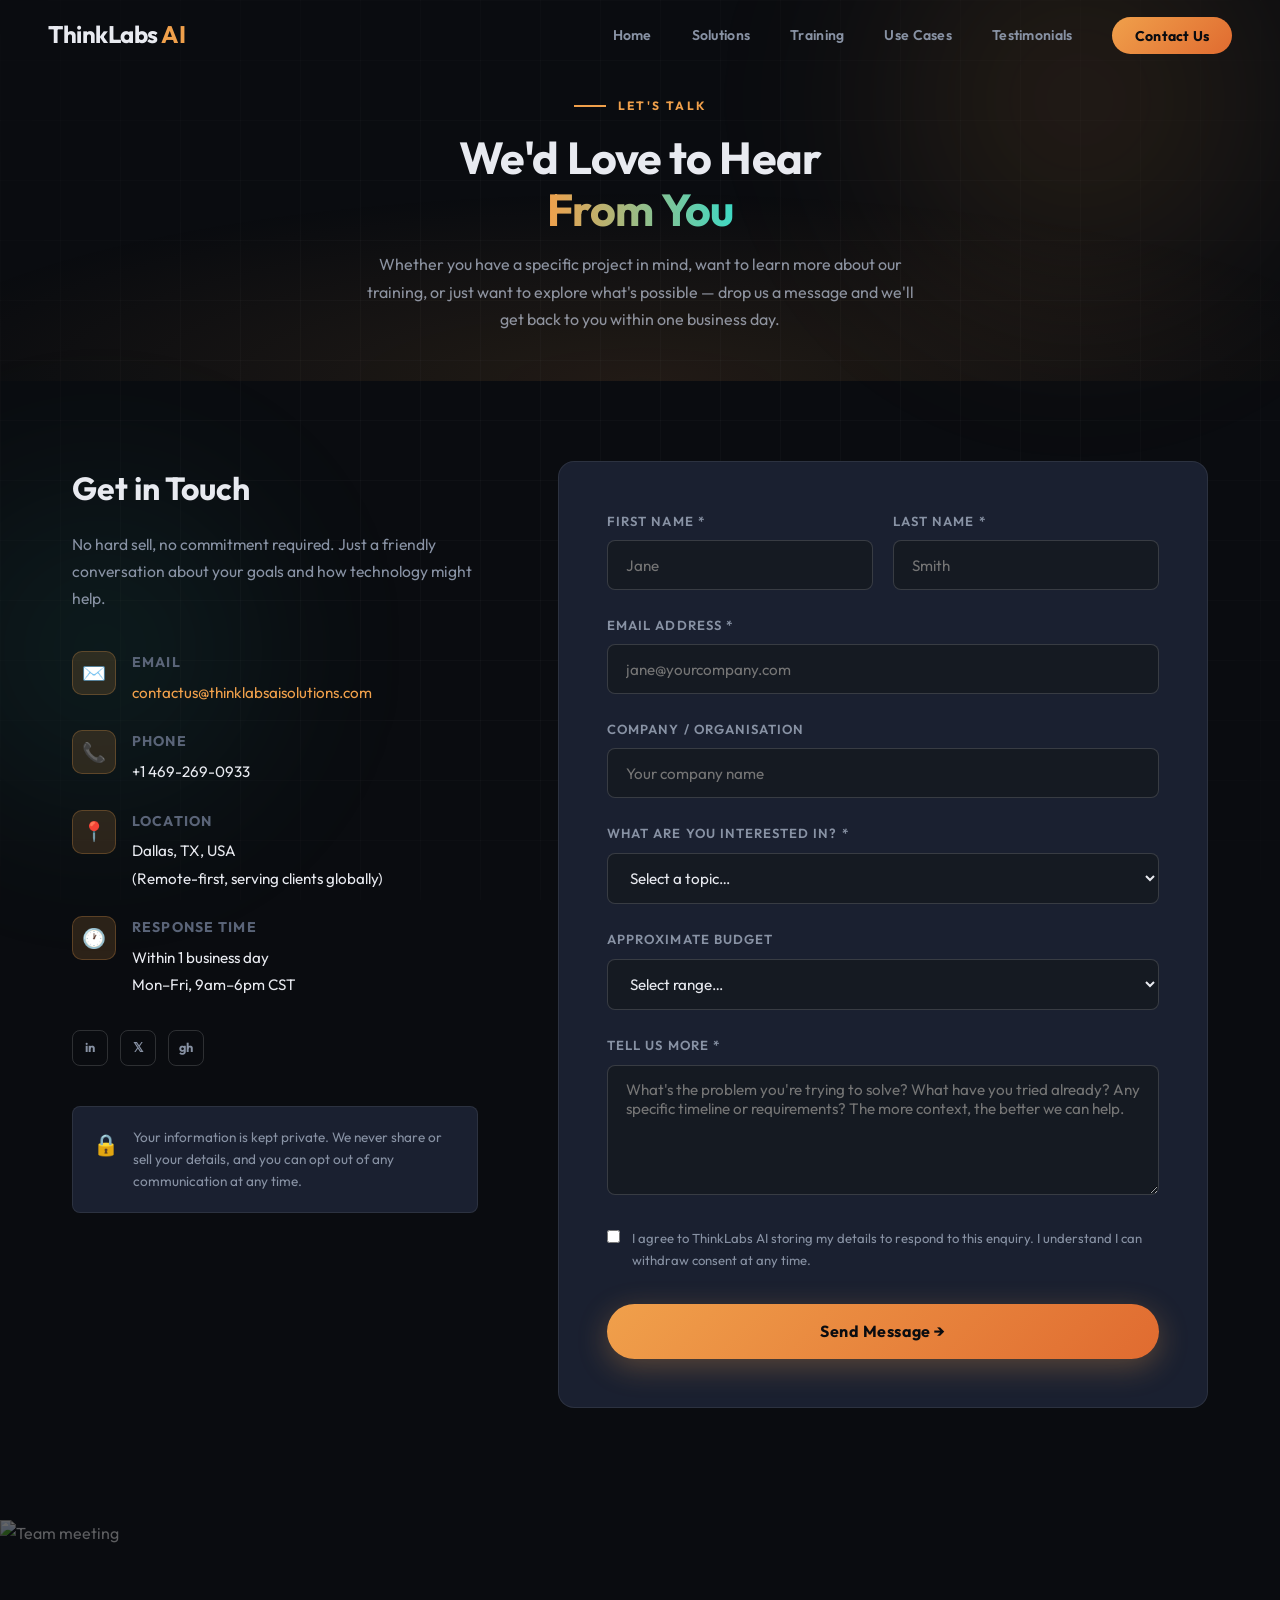
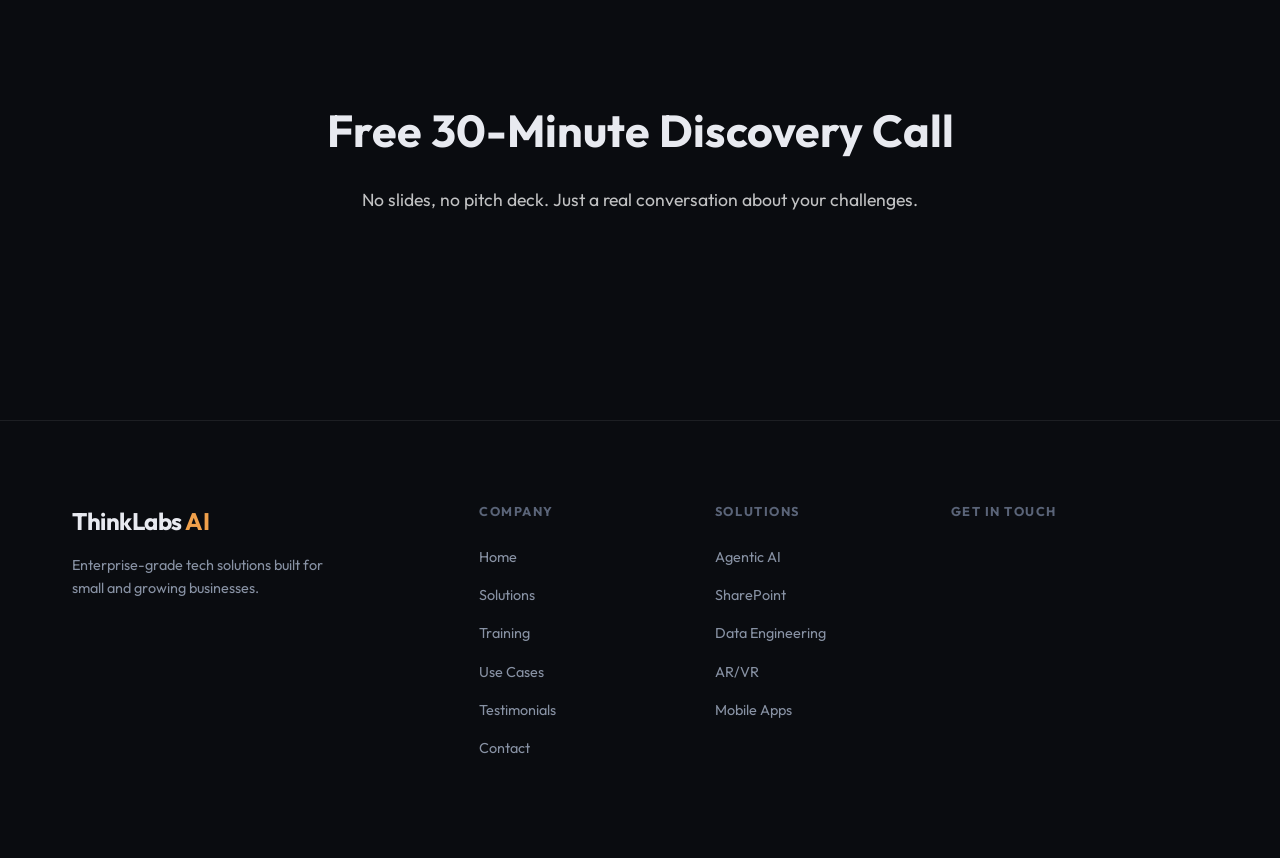
==== commit 20af367a: "Add script tag for external JavaScript file" ====
--- a/contact.html
+++ b/contact.html
@@ -6,7 +6,7 @@
   <title>Contact — ThinkLabs AI</title>
   <link rel="stylesheet" href="style.css" />
   
-  
+  <script src="script.js"></script>
   <link rel="preconnect" href="https://fonts.googleapis.com">
   <link rel="preconnect" href="https://fonts.gstatic.com" crossorigin>
   <link href="https://fonts.googleapis.com/css2?family=Outfit:wght@300;400;500;600;700&display=swap" rel="stylesheet">
--- a/style.css
+++ b/style.css
@@ -183,7 +183,7 @@
 .nav {
   position: fixed;
   top: 0; left: 0; right: 0;
-  z-index: 1000;
+  z-index: 10000;
   display: flex;
   align-items: center;
   justify-content: space-between;
@@ -242,7 +242,15 @@
   background: none;
   border: none;
   cursor: pointer;
-  padding: 0.5rem;
+  padding: 0.75rem;
+  position: relative;
+  z-index: 10002;
+  -webkit-tap-highlight-color: transparent;
+  touch-action: manipulation;
+  min-width: 44px;
+  min-height: 44px;
+  align-items: center;
+  justify-content: center;
 }
 .hamburger span {
   display: block;
@@ -274,6 +282,7 @@
   inset: 0;
   z-index: -1;
   pointer-events: none;
+  touch-action: none;
 }
 
 .orb {
@@ -1260,10 +1269,39 @@
 @media (max-width: 768px) {
   .nav { padding: 1rem 1.5rem; }
   .nav.scrolled { padding: 0.7rem 1.5rem; }
-  .nav-links { display: none; flex-direction: column; position: fixed; top: 0; left: 0; right: 0; bottom: 0; background: var(--bg); align-items: center; justify-content: center; gap: 2.5rem; z-index: 999; }
-  .nav-links.open { display: flex; }
+  .nav-links {
+    display: flex;
+    flex-direction: column;
+    position: fixed;
+    top: 0; left: 0; right: 0; bottom: 0;
+    background: var(--bg);
+    align-items: center;
+    justify-content: center;
+    gap: 2.5rem;
+    z-index: 10001;
+    opacity: 0;
+    visibility: hidden;
+    pointer-events: none;
+    transition: opacity 0.3s ease, visibility 0.3s ease;
+  }
+  .nav-links.open {
+    opacity: 1;
+    visibility: visible;
+    pointer-events: auto;
+  }
   .nav-links li a { font-size: 1.2rem; }
-  .hamburger { display: flex; z-index: 1001; }
+  .hamburger {
+    display: flex !important;
+    z-index: 10002;
+    position: relative;
+    cursor: pointer;
+    -webkit-tap-highlight-color: transparent;
+    touch-action: manipulation;
+    min-width: 44px;
+    min-height: 44px;
+    align-items: center;
+    justify-content: center;
+  }
   .hamburger.active span:nth-child(1) { transform: rotate(45deg) translate(5px, 5px); }
   .hamburger.active span:nth-child(2) { opacity: 0; }
   .hamburger.active span:nth-child(3) { transform: rotate(-45deg) translate(5px, -5px); }
@@ -1961,3 +1999,18 @@
   opacity: 0.8;
   text-decoration: underline;
 }
+
+/* Nav logo image */
+.nav-logo-img {
+  height: 44px;
+  width: auto;
+  display: block;
+  max-width: 220px;
+  object-fit: contain;
+}
+@media (max-width: 768px) {
+  .nav-logo-img {
+    height: 34px;
+    max-width: 160px;
+  }
+}
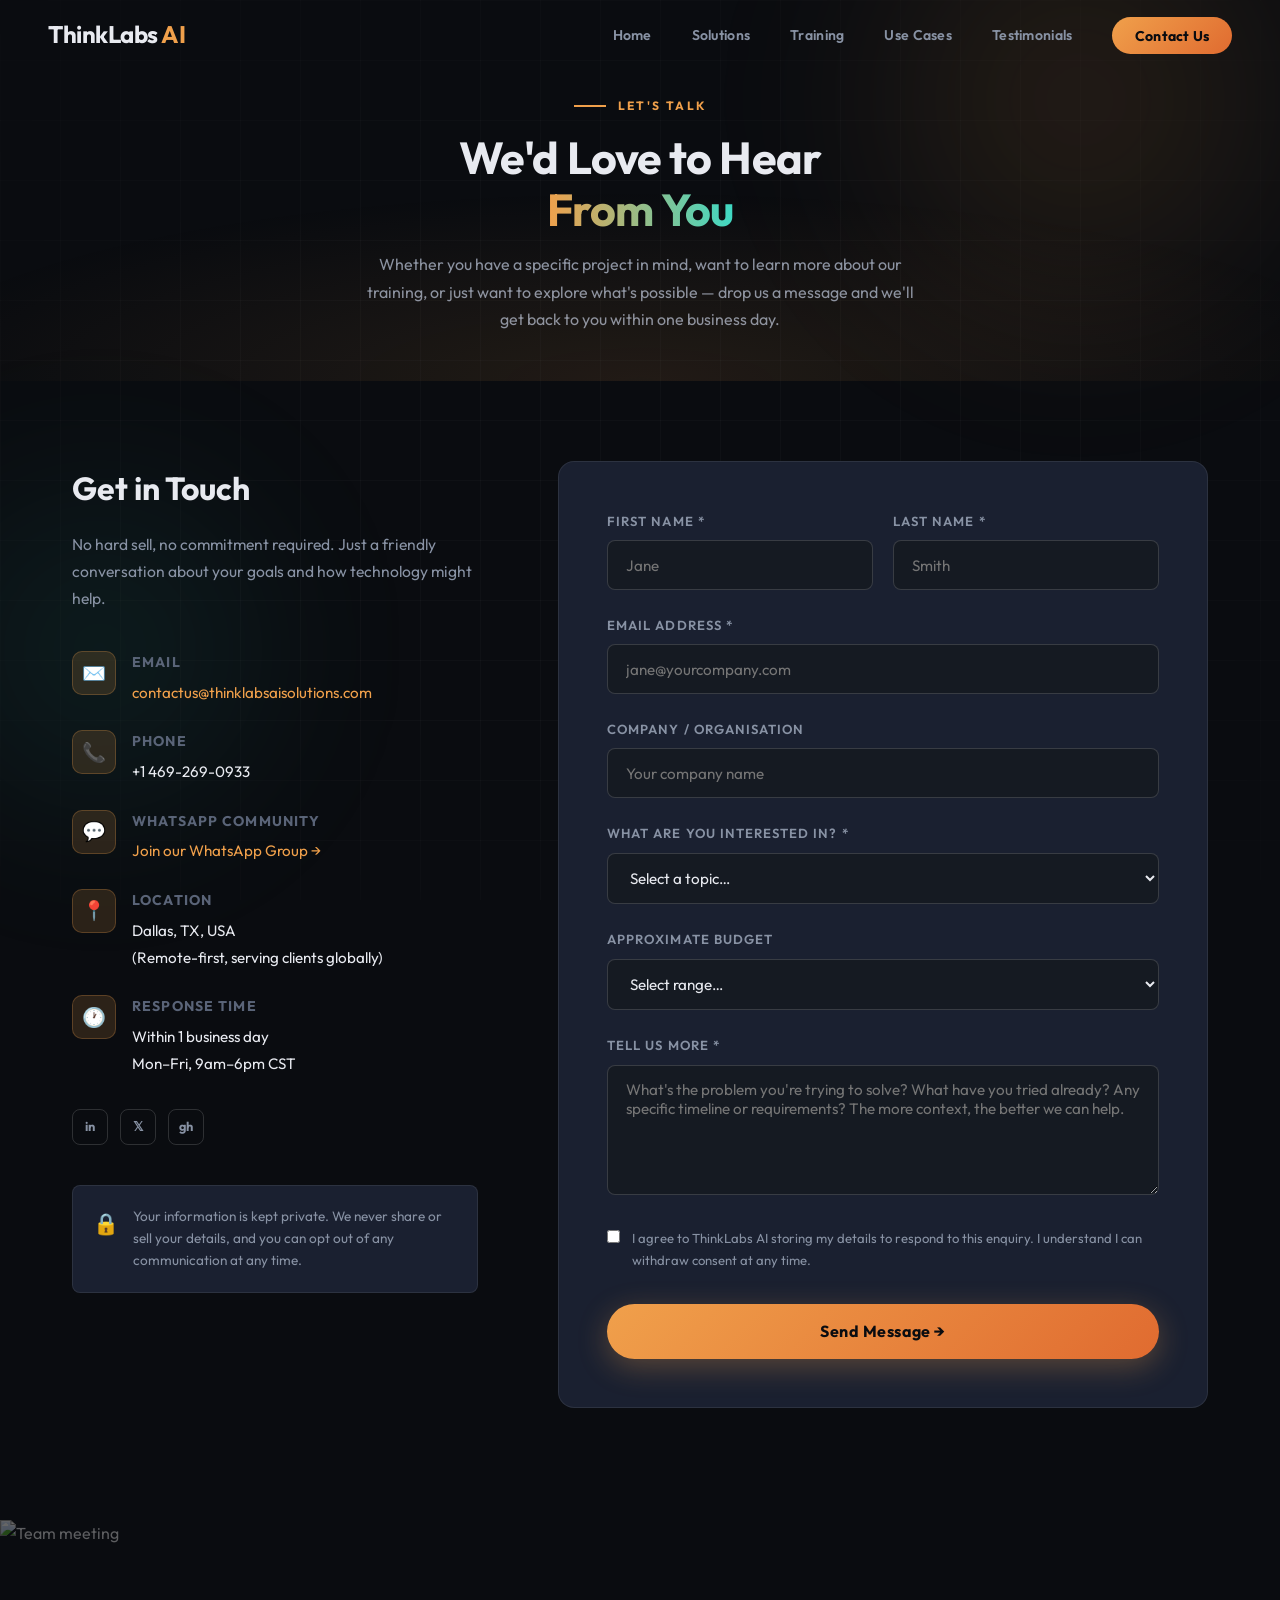
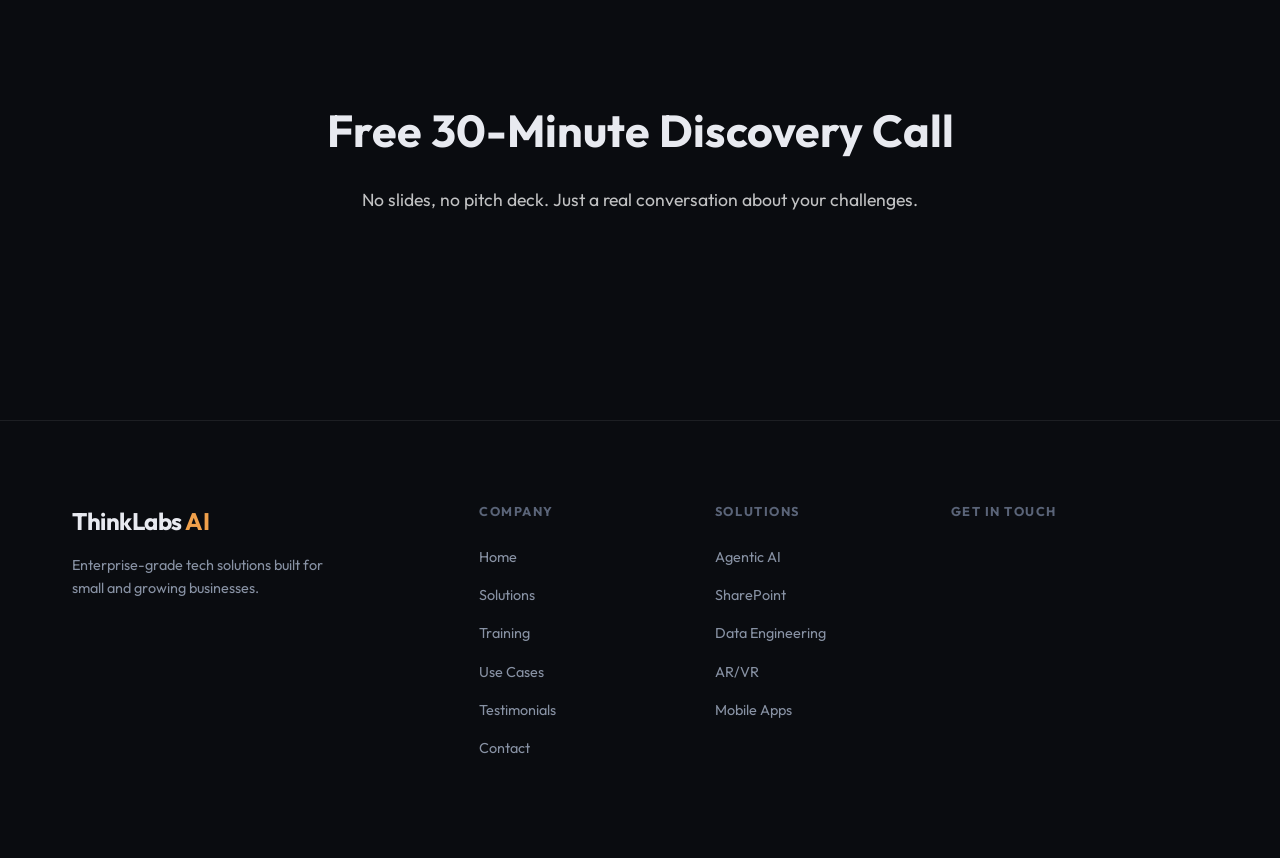
==== commit 2afbb256: "Add WhatsApp Community contact detail" ====
--- a/contact.html
+++ b/contact.html
@@ -66,6 +66,13 @@
             <div>
               <strong>Phone</strong>
               <span>+1 469-269-0933</span>
+            </div>
+          </div>
+           <div class="contact-detail">
+            <div class="contact-detail-icon">💬</div>
+            <div>
+              <strong>WhatsApp Community</strong>
+              <span><a href="https://chat.whatsapp.com/KBtMEflPtsJ69vfiee9a4B" target="_blank" rel="noopener noreferrer" class="email-link">Join our WhatsApp Group →</a></span>
             </div>
           </div>
           <div class="contact-detail">
